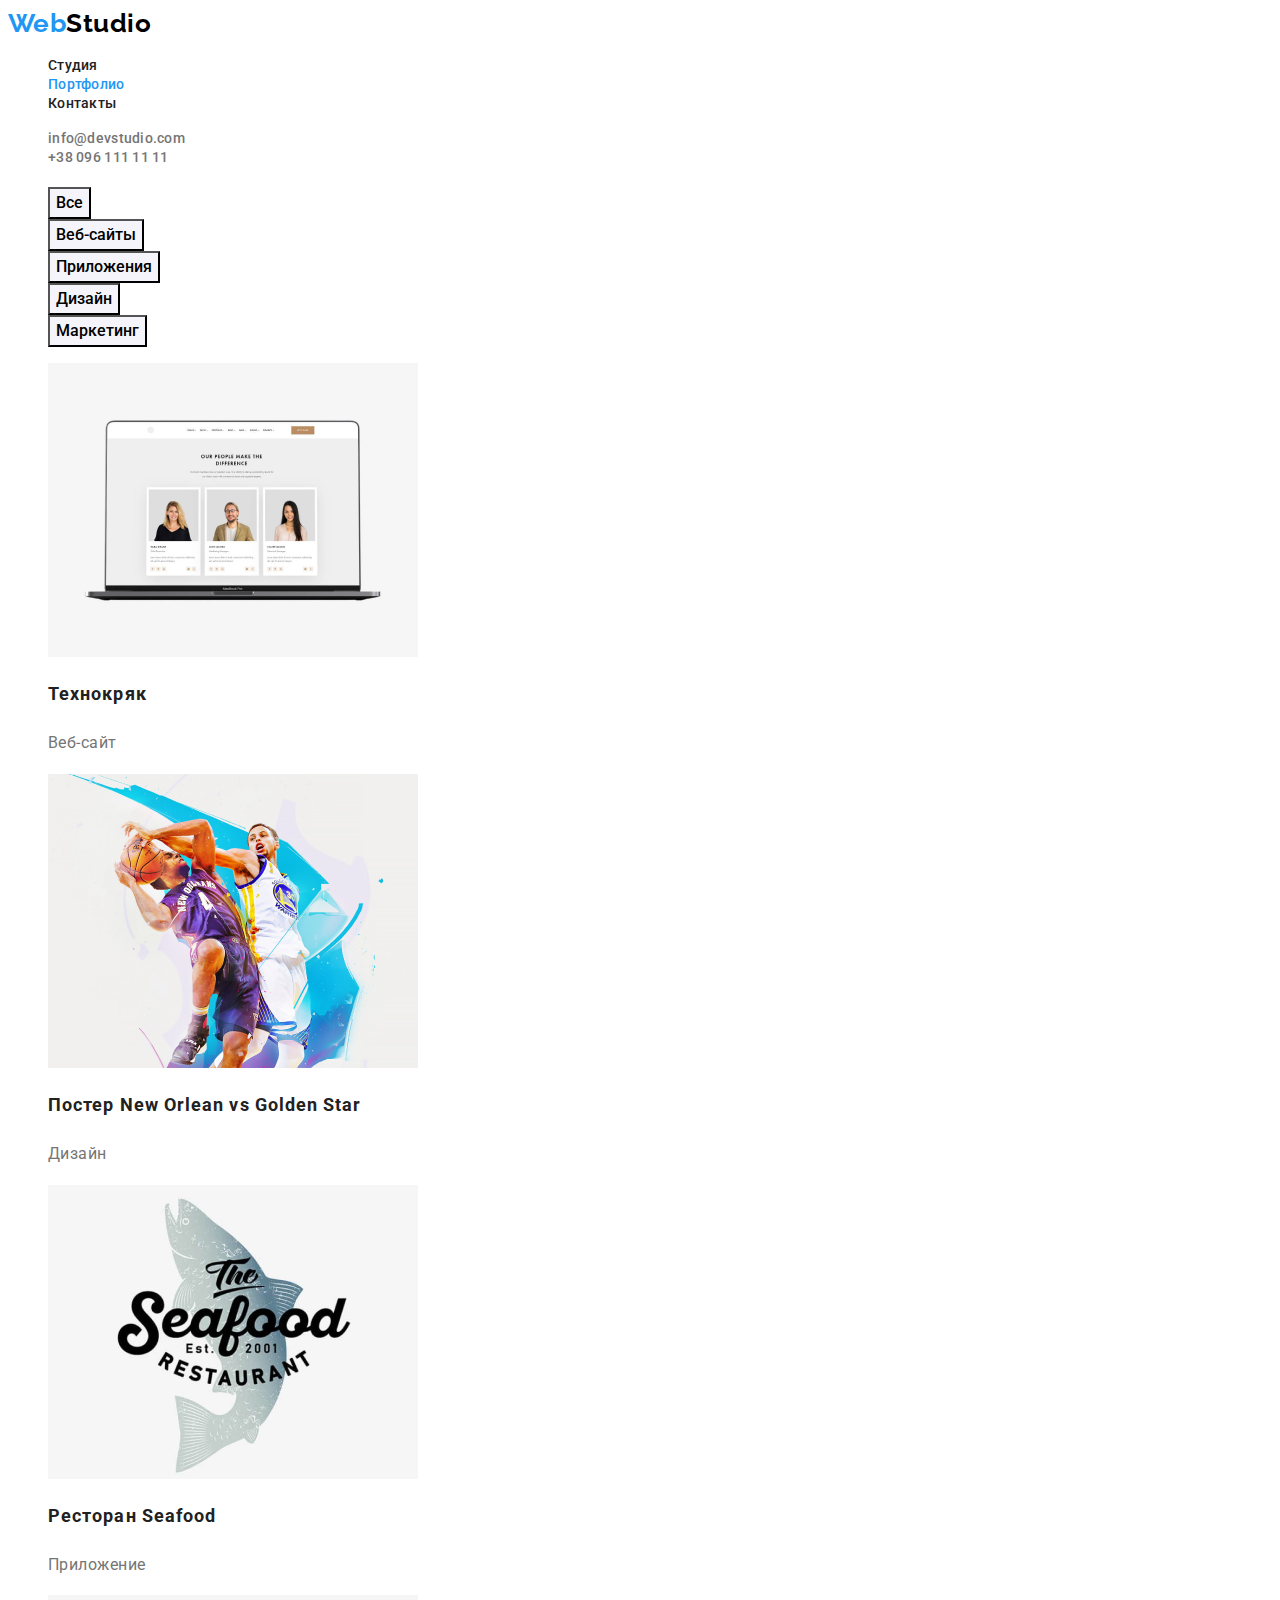
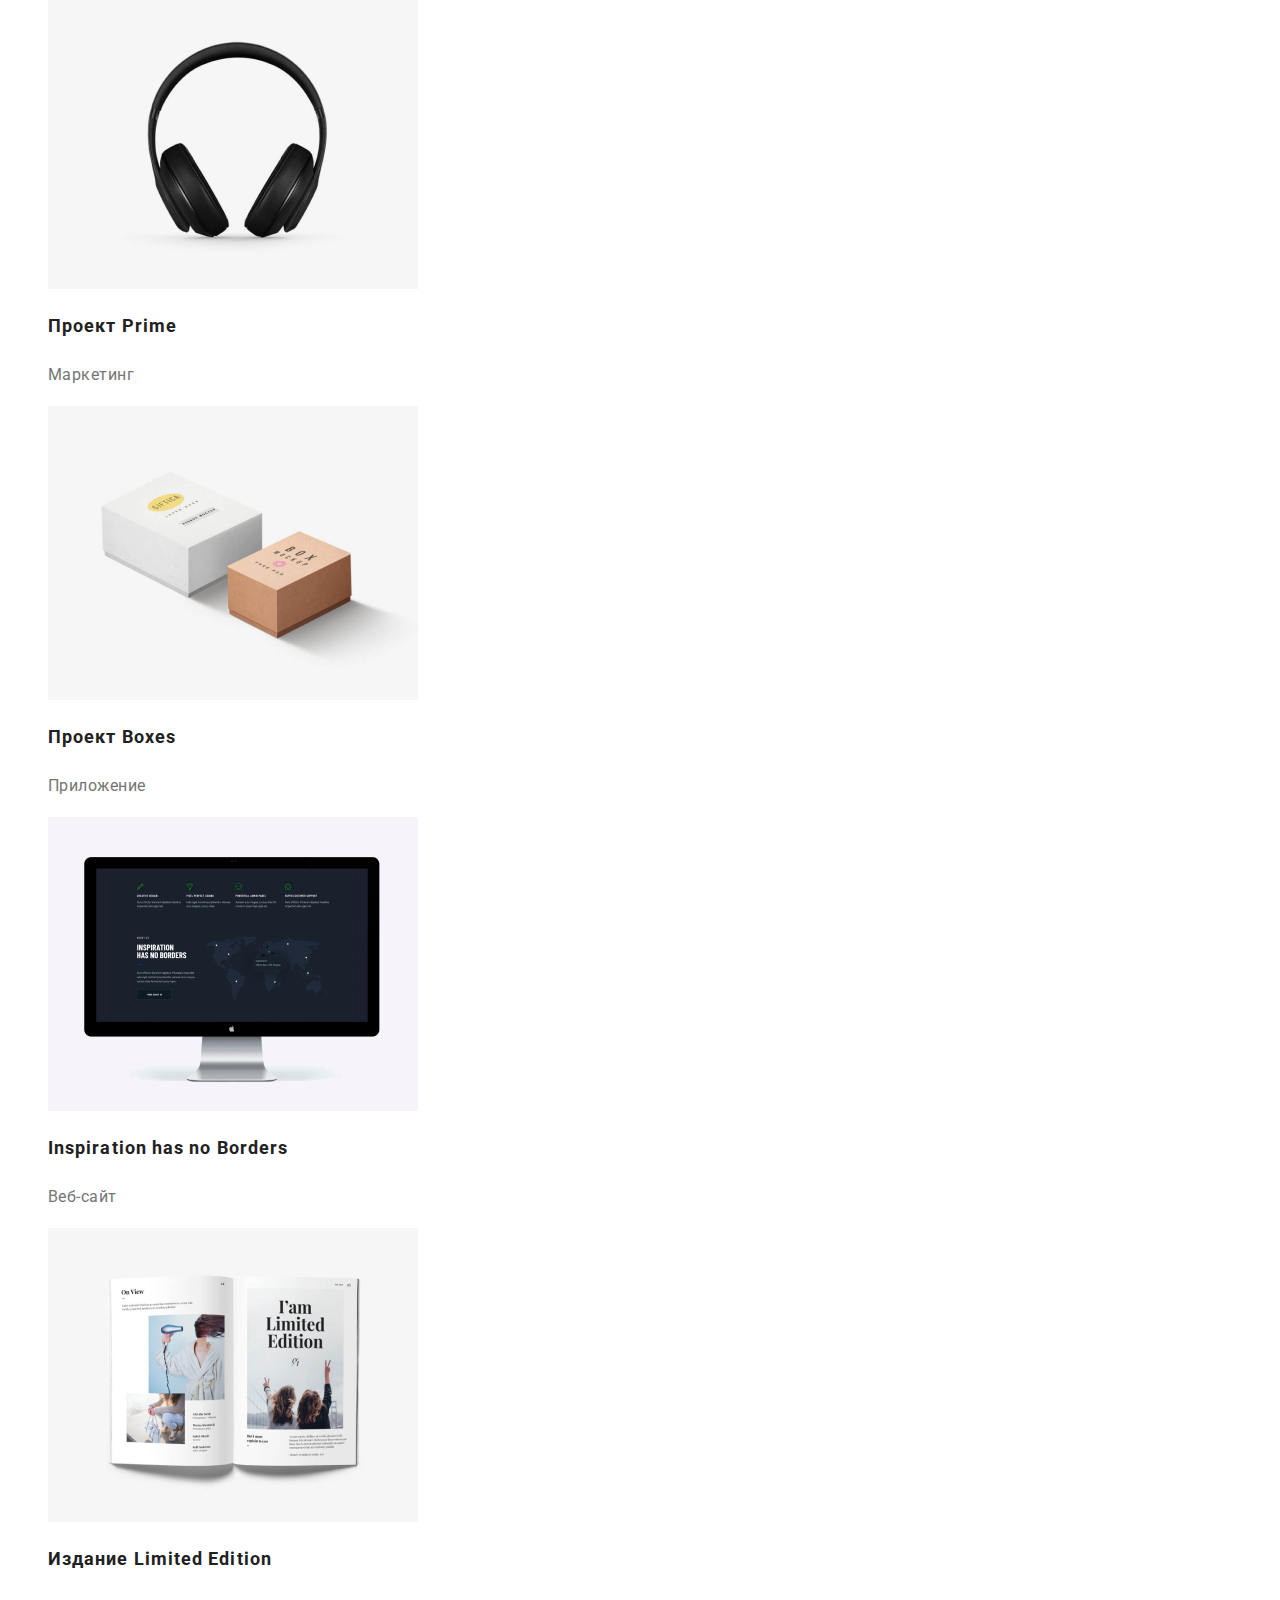
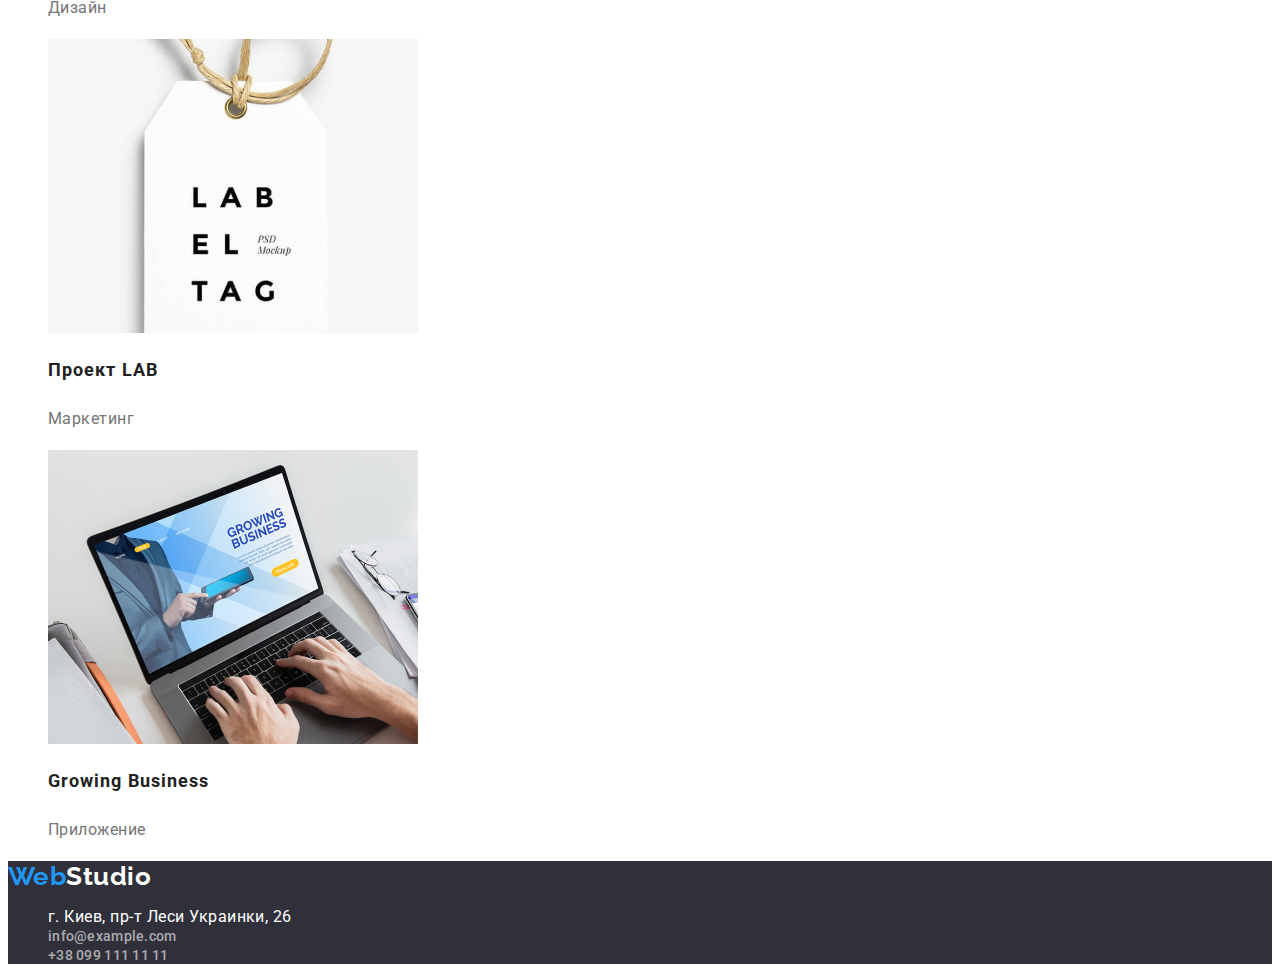
==== portfolio.html @ 281d3a27 "Copy" ====
<!DOCTYPE html>
<html lang="ru">
<head>
<meta charset="utf-8" />
<title>Портфолио</title>
<link href="https://fonts.googleapis.com/css2?family=Raleway:wght@700&family=Roboto:wght@400;500;700;900&display=swap" rel="stylesheet">
<link rel="stylesheet" href="css/styles.css"/>
</head>
<body>
<header>
  <div>
    <a href="WebStudio" class="link-studio-header"><span class="accent">Web</span>Studio</a>
    <nav>
      <ul class="list">
        <li><a href="https://s3bull.github.io/goit-markup-hw-02/index.html" class="link navigation">Студия</a></li>
        <li><a href="https://s3bull.github.io/goit-markup-hw-02/portfolio.html" class="link navigation current">Портфолио</a></li>
        <li><a href="Контакты" class="link navigation">Контакты</a></li>
      </ul>
    </nav>
    <ul class="list">
      <li><a href="mailto:info@devstudio.com" class="link contact">info@devstudio.com</a></li>
      <li><a href="tel:+380961111111" class="link contact">+38 096 111 11 11</a></li>
    </ul>
  </div>
</header>
<main>
  <section>
    <h1> </h1>
    <ul class="list">
      <li><button type="button" class="button">Все</button></li>
      <li><button type="button" class="button">Веб-сайты</button></li>
      <li><button type="button" class="button">Приложения</button></li>
      <li><button type="button" class="button">Дизайн</button></li>
      <li><button type="button" class="button">Маркетинг</button></li>
    </ul>
    <ul class="list group">
      <li>
        <img src="images/img8.jpg" alt="Технокряк" width="370" />
          <h2 class="group-first">Технокряк</h2> 
          <p class="group-second">Веб-сайт</p>
      </li>
      <li>
        <img src="images/img9.jpg" alt="Постер New Orlean vs Golden Star" width="370" />
          <h2 class="group-first">Постер New Orlean vs Golden Star</h2> 
          <p class="group-second">Дизайн</p>
      </li>
      <li> 
        <img src="images/img10.jpg" alt="Ресторан Seafood" width="370" />
          <h2 class="group-first">Ресторан Seafood</h2> 
          <p class="group-second">Приложение</p>     
      </li>
      <li> 
        <img src="images/img11.jpg" alt="Проект Prime" width="370" />
          <h2 class="group-first">Проект Prime</h2> 
          <p class="group-second">Маркетинг</p>      
      </li>
      <li> 
        <img src="images/img12.jpg" alt="Проект Boxes" width="370" />
          <h2 class="group-first">Проект Boxes</h2> 
          <p class="group-second">Приложение</p>
      </li>
      <li>
        <img src="images/img13.jpg" alt="Inspiration has no Borders" width="370" />
          <h2 class="group-first">Inspiration has no Borders</h2> 
          <p class="group-second">Веб-сайт</p>
      </li>
      <li>
        <img src="images/img14.jpg" alt="Издание Limited Edition" width="370" />
          <h2 class="group-first">Издание Limited Edition</h2> 
          <p class="group-second">Дизайн</p>
      </li>
      <li>
        <img src="images/img15.jpg" alt="Проект LAB" width="370" />
          <h2 class="group-first">Проект LAB</h2> 
          <p class="group-second">Маркетинг</p>
      </li>
      <li>
        <img src="images/img16.jpg" alt="Growing Business" width="370" />
          <h2 class="group-first">Growing Business</h2> 
          <p class="group-second">Приложение</p>
      </li>
    </ul>
  </section>  
</main>
<footer>
  <div class="address-bar">
    <a href="WebStudio" class="link-studio-footer"><span class="accent">Web</span>Studio</a>
    <address>
      <ul class="list">
        <li><a href="Адрес" class="link fact-adress">г. Киев, пр-т Леси Украинки, 26</a></li>
        <li><a href="mailto:info@example.com" class="link contact contact-footer">info@example.com</a></li>
        <li><a href="tel:+380961111111" class="link contact contact-footer">+38 099 111 11 11</a></li>
      </ul>
    </address>
  </div>
</footer>
</body>
</html>
---- css/styles.css ----
:root{
    --primary-text-color: #212121;
    --accent-color: #2196F3;
    --second-text-color: #757575;
    --background-color: #2F303A;
    --white-color: #fff;
    --button-bg-color: #F5F4FA;
    --logo-color: #000;
    --contact-footer-color: #FFFFFF99;
}
body{
    color: var(--primary-text-color);
    font-family: Roboto, sans-serif;
    letter-spacing: 0.03em;
}
.link-studio-header{
    text-decoration: none;
    font-family: Raleway, cursive;
    font-weight: bold;
    font-size: 26px;
    line-height: 1.19;
    color: var(--logo-color);
}
.link-studio-footer{
    text-decoration: none;
    font-family: Raleway, cursive;
    font-weight: bold;
    font-size: 26px;
    line-height: 1.19;
    color: var(--white-color);
}
.accent{
    color: var(--accent-color);  
}
.link{
    text-decoration: none;
}
.address-bar{
    background-color: var(--background-color);
}
.list{
    list-style: none;
}
.button{
    background-color: var(--button-bg-color);
    cursor: pointer;
    font-family: inherit;
}
.big-button,
.button:hover,
.button:focus{
    color: var(--white-color);
    background-color: var(--accent-color);
}
.navigation,
.contact{
    font-weight: 500;
    font-size: 14px;
    line-height: 1,14;
    letter-spacing: 0.02em;
}
.contact{
    color: var(--second-text-color);
}
.navigation{
    color: var(--primary-text-color);
}
.contact:hover,
.contact:focus,
.navigation:focus,
.navigation:hover,
.current{
    color: var(--accent-color);
}
.fact-adress{
    color: var(--white-color);
    font-style: normal;
}
.heading{
    font-weight: bold;
    font-size: 36px;
    line-height: 1.16;
    text-align: center;
}
.white-text{
    color: var(--white-color);
    background-color: var(--background-color);
    font-weight: 900;
    font-size: 44px;
    line-height: 1.36;
    text-align: center;
    letter-spacing: 0.06em;
    text-transform: uppercase;
}
.feature-first{
    font-weight: bold;
    font-size: 14px;
    line-height: 1.14;
    text-transform: uppercase;
}
.feature-second{
    font-size: 14px;
    line-height: 1.71;
    color: var(--second-text-color);
}
.team-first{
    font-weight: 500;
    font-size: 16px;
    line-height: 1.18;
    text-align: center;
}
.team-second{
    font-size: 16px;
    line-height: 1.18;
    text-align: center;
    color: var(--second-text-color);
}
.button{
    font-weight: 500;
    font-size: 16px;
    line-height: 1.62;
    text-align: center;
}
.big-button{
    font-weight: bold;
    font-size: 16px;
    line-height: 1.87;
    display: flex;
    align-items: center;
    text-align: center;
    letter-spacing: 0.06em;
}
.group-first{
    font-weight: bold;
    font-size: 18px;
    line-height: 2;
    letter-spacing: 0.06em;
}
.group-second{
    font-size: 16px;
    line-height: 1.87;
    color: var(--second-text-color);
}
.contact-footer{
    color: var(--contact-footer-color);
    font-style: normal;
}
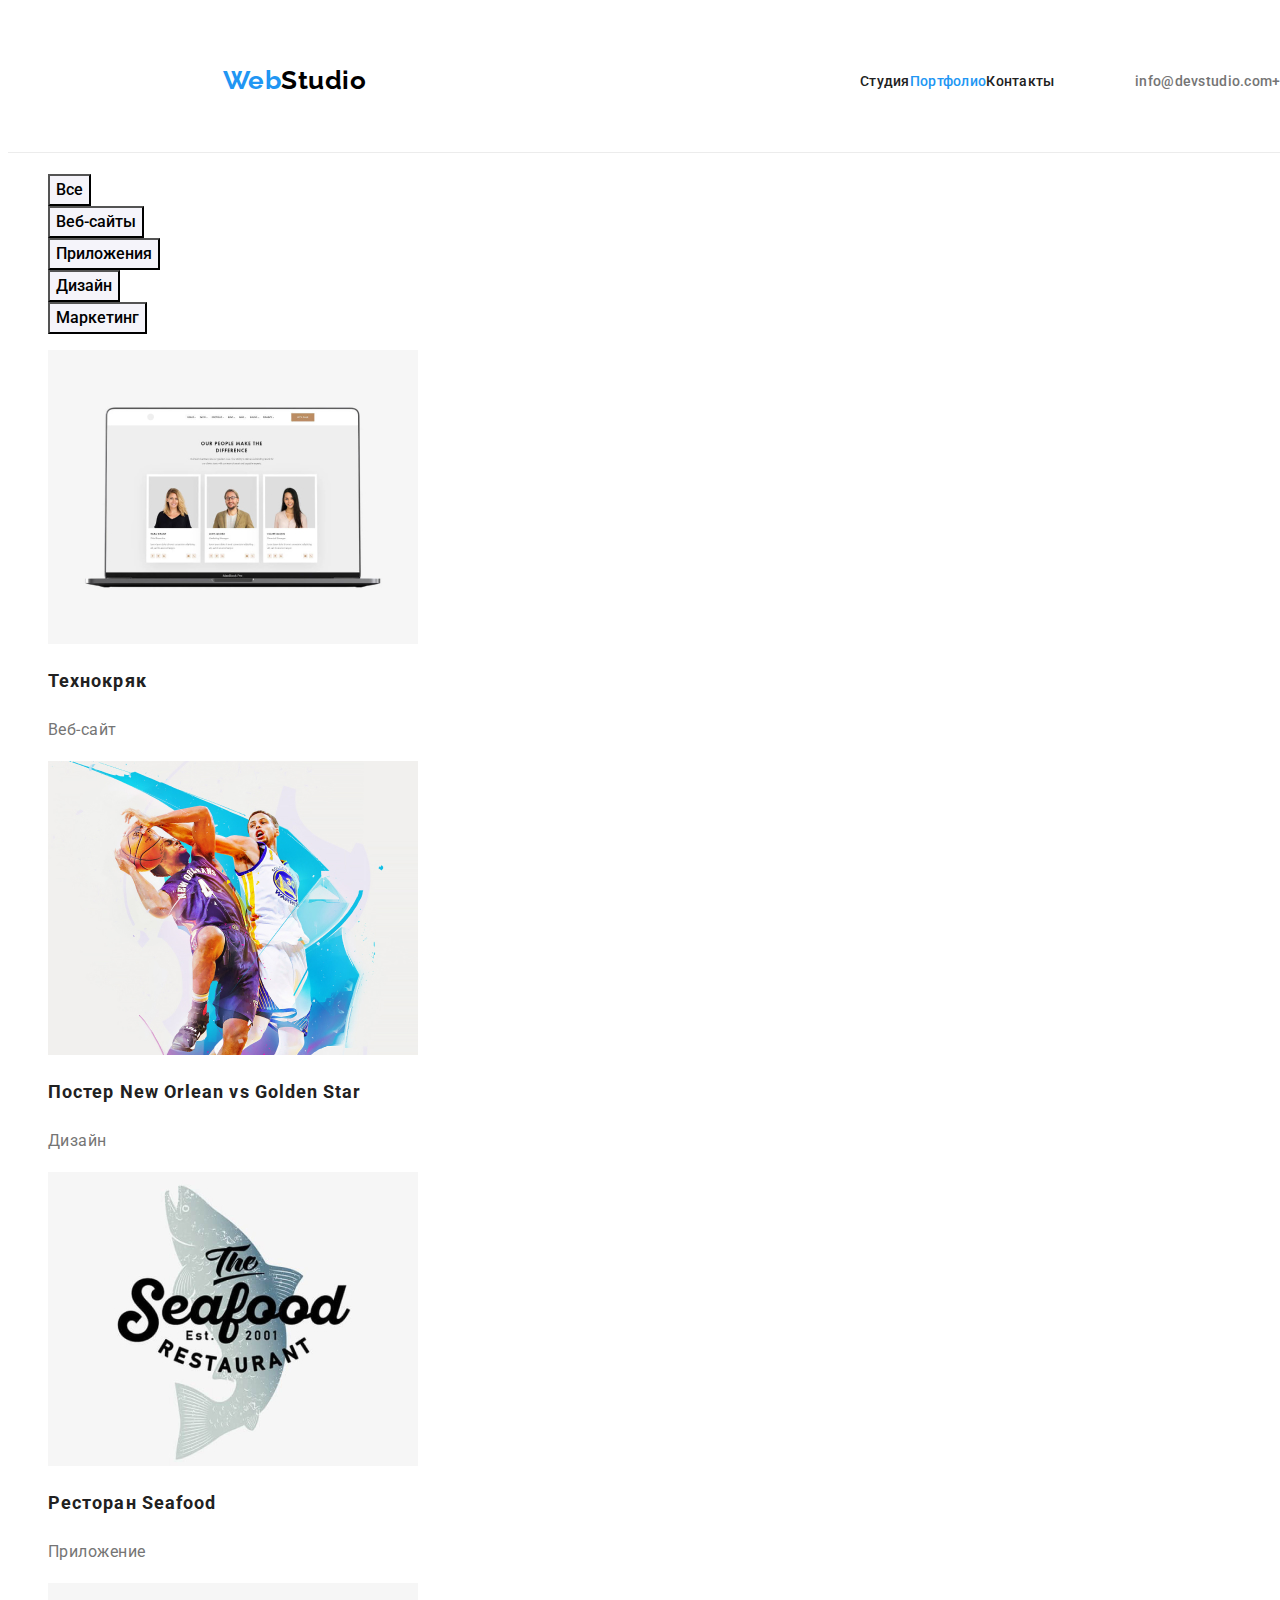
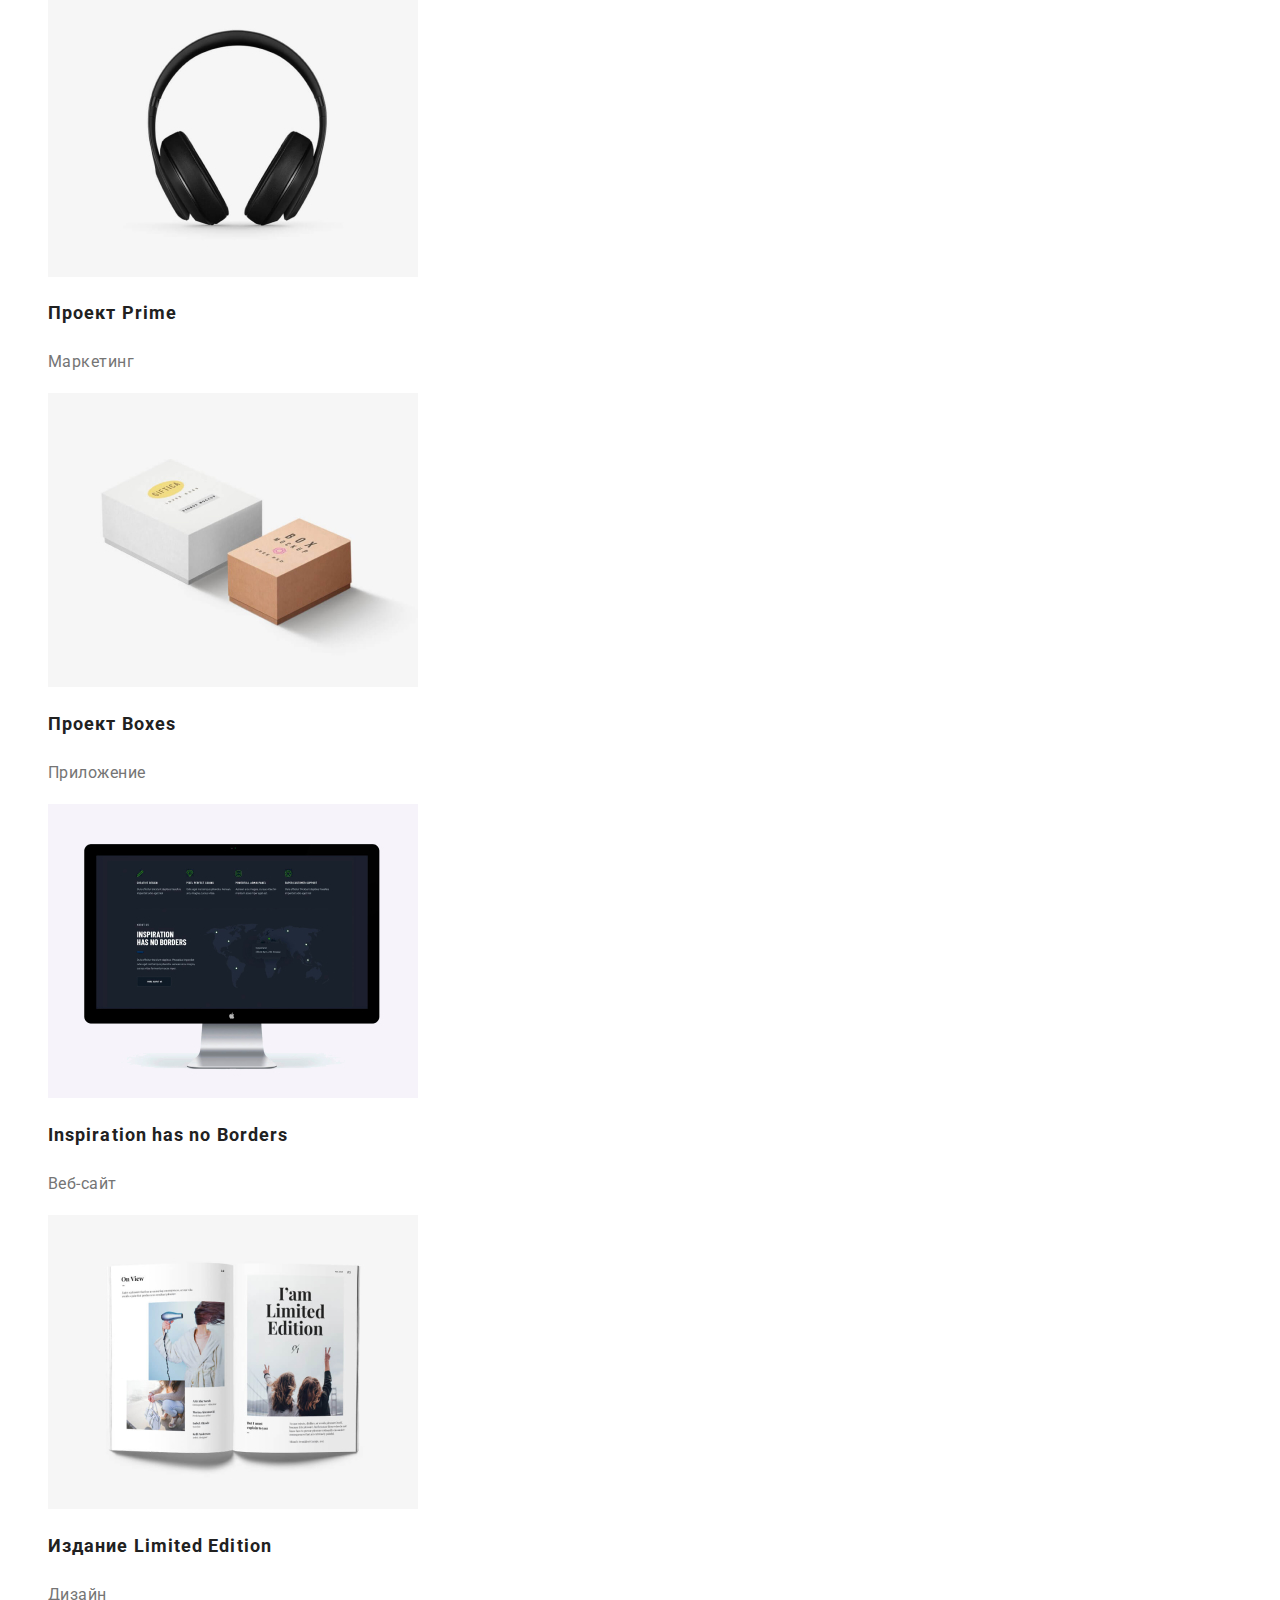
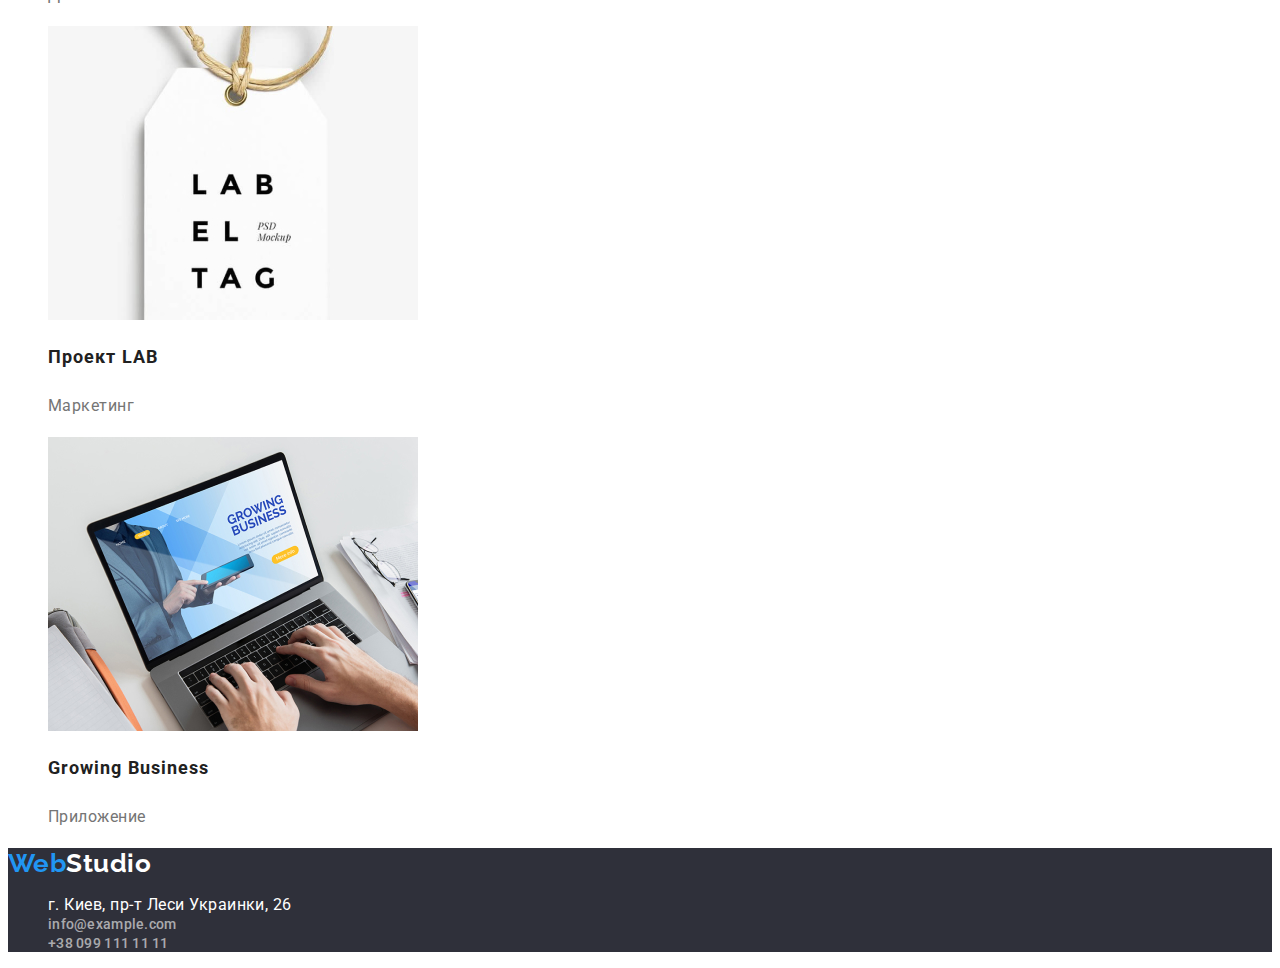
==== commit cfac8313: "ch" ====
--- a/portfolio.html
+++ b/portfolio.html
@@ -5,19 +5,20 @@
 <title>Портфолио</title>
 <link href="https://fonts.googleapis.com/css2?family=Raleway:wght@700&family=Roboto:wght@400;500;700;900&display=swap" rel="stylesheet">
 <link rel="stylesheet" href="css/styles.css"/>
+<link rel="stylesheet" href="css/modern-normalize.css"/>
 </head>
 <body>
 <header>
-  <div>
-    <a href="WebStudio" class="link-studio-header"><span class="accent">Web</span>Studio</a>
+  <div class="box-header">
+    <a href="WebStudio" class="link-studio-header logo-header"><span class="accent">Web</span>Studio</a>
     <nav>
-      <ul class="list">
-        <li><a href="https://s3bull.github.io/goit-markup-hw-02/index.html" class="link navigation">Студия</a></li>
-        <li><a href="https://s3bull.github.io/goit-markup-hw-02/portfolio.html" class="link navigation current">Портфолио</a></li>
+      <ul class="list nav-header">
+        <li><a href="https://s3bull.github.io/goit-markup-hw-03/index.html" class="link navigation">Студия</a></li>
+        <li><a href="https://s3bull.github.io/goit-markup-hw-03/portfolio.html" class="link navigation current">Портфолио</a></li>
         <li><a href="Контакты" class="link navigation">Контакты</a></li>
       </ul>
     </nav>
-    <ul class="list">
+    <ul class="list cont-header">
       <li><a href="mailto:info@devstudio.com" class="link contact">info@devstudio.com</a></li>
       <li><a href="tel:+380961111111" class="link contact">+38 096 111 11 11</a></li>
     </ul>
--- a/css/styles.css
+++ b/css/styles.css
@@ -144,4 +144,30 @@
 .contact-footer{
     color: var(--contact-footer-color);
     font-style: normal;
-}+}
+.box-header{
+    display: flex;
+    justify-content: space-between;
+    align-items: center;
+}
+.box-header{
+    width: 1600px;
+    height: 80px;
+    padding-top: 32px;
+    padding-bottom: 32px;
+    border-bottom: 1px solid #ECECEC;
+}
+.nav-header{
+    padding-left: 453px;    
+    display: flex;
+    justify-content: space-around;
+
+}
+.cont-header{
+    padding-right: 215px;
+    display: flex;
+    
+}
+.logo-header{
+    padding-left: 215px;   
+}
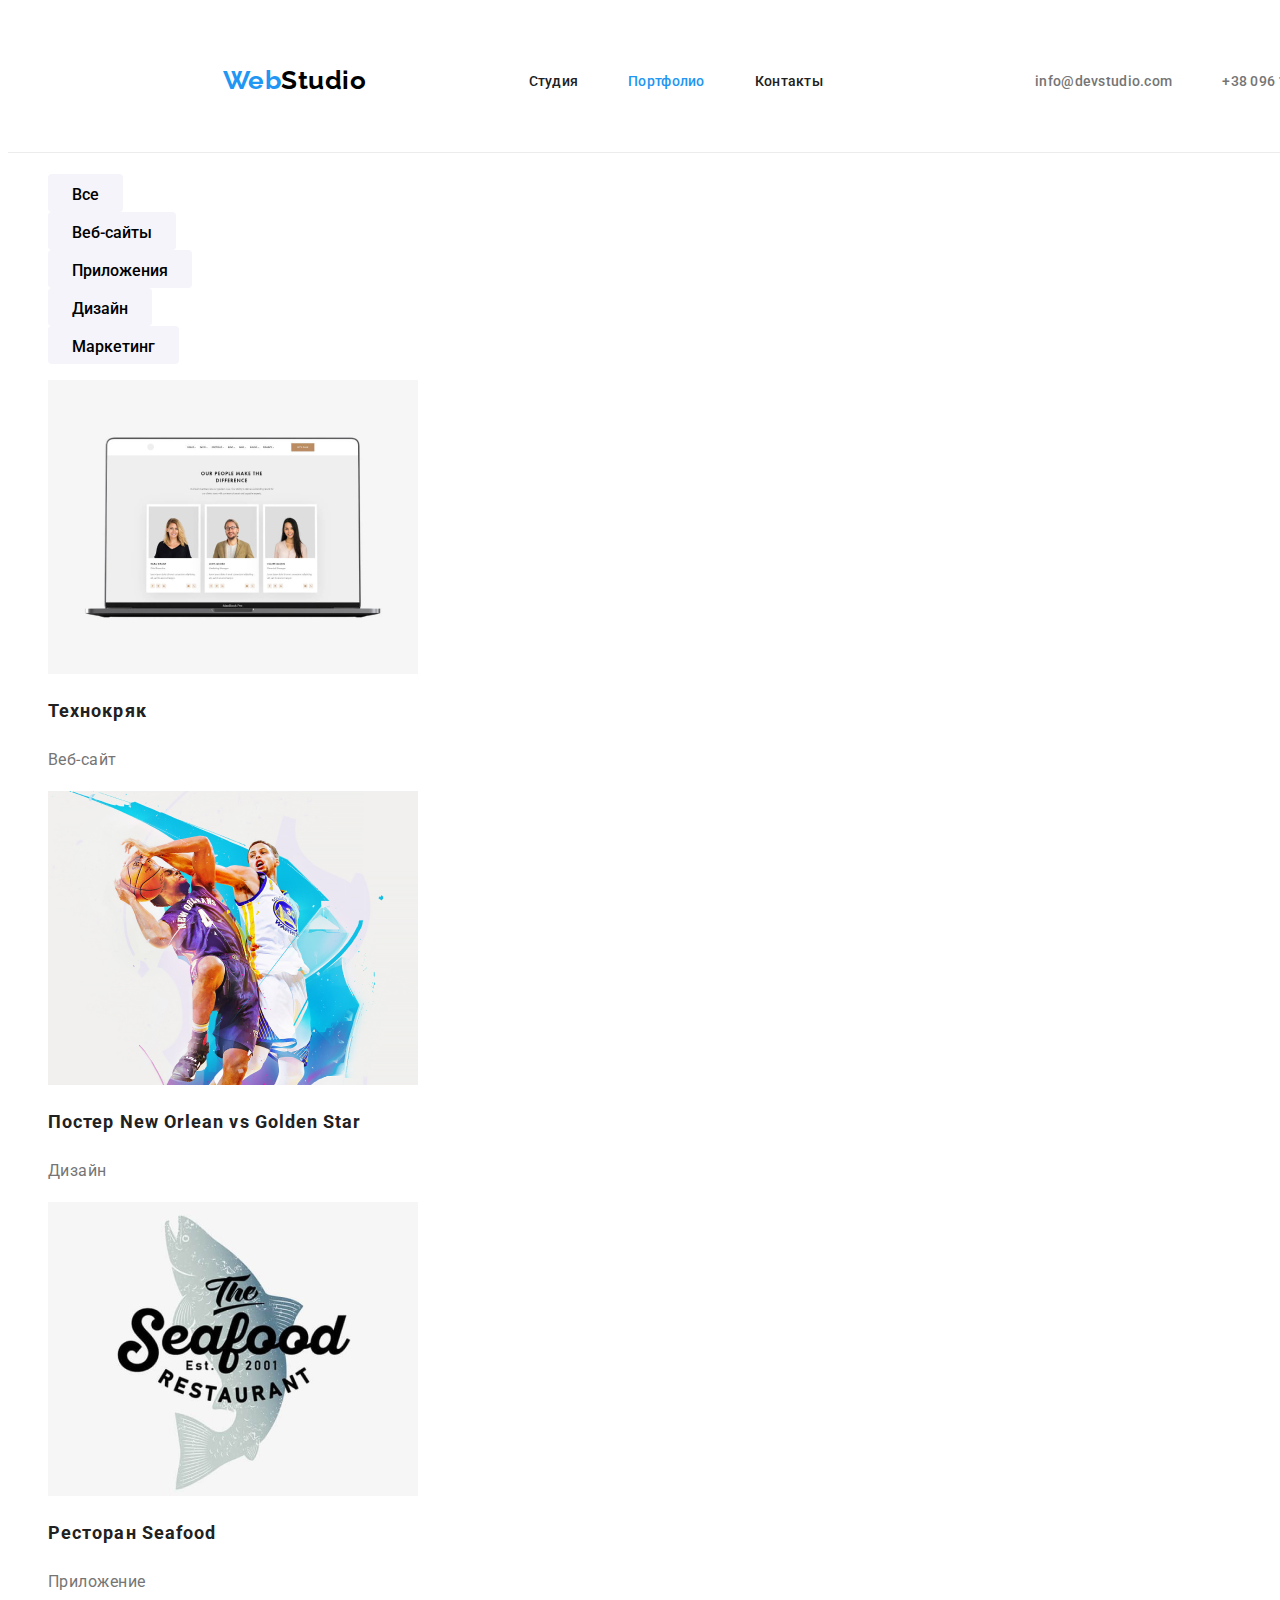
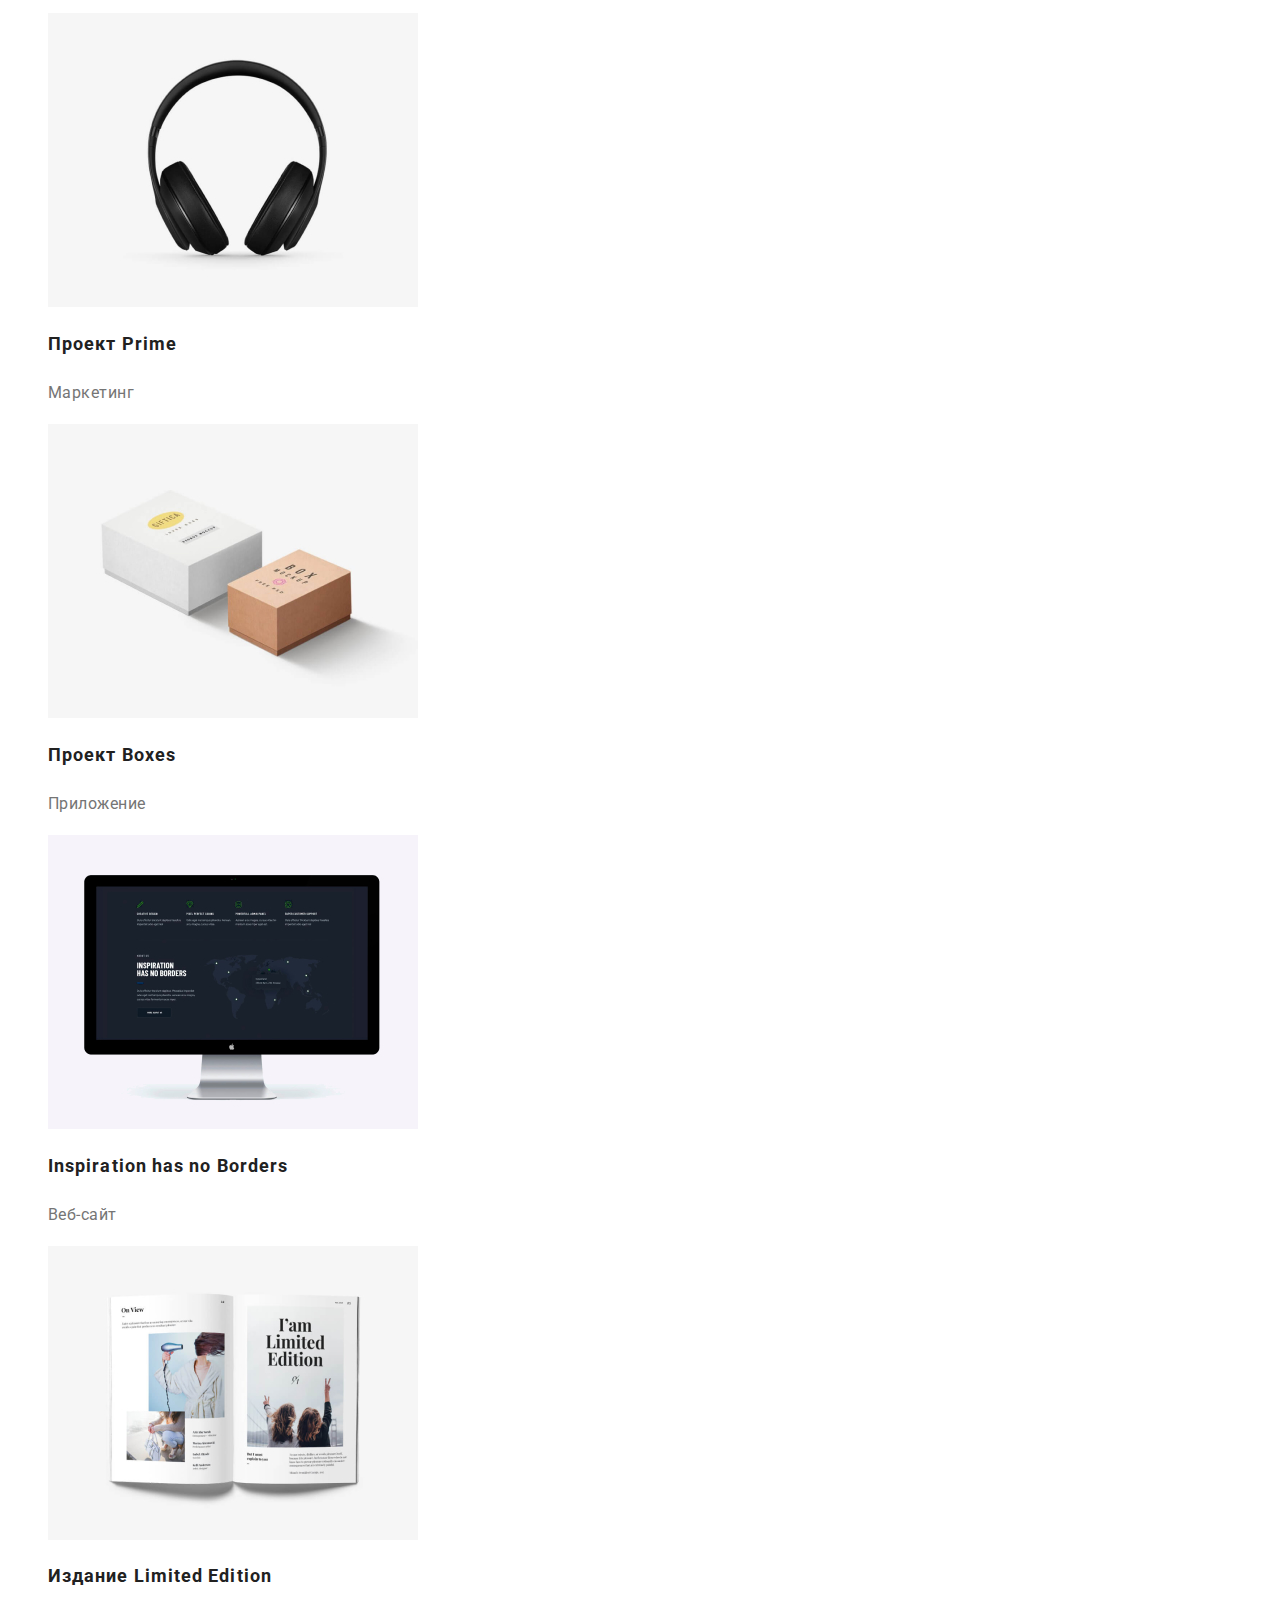
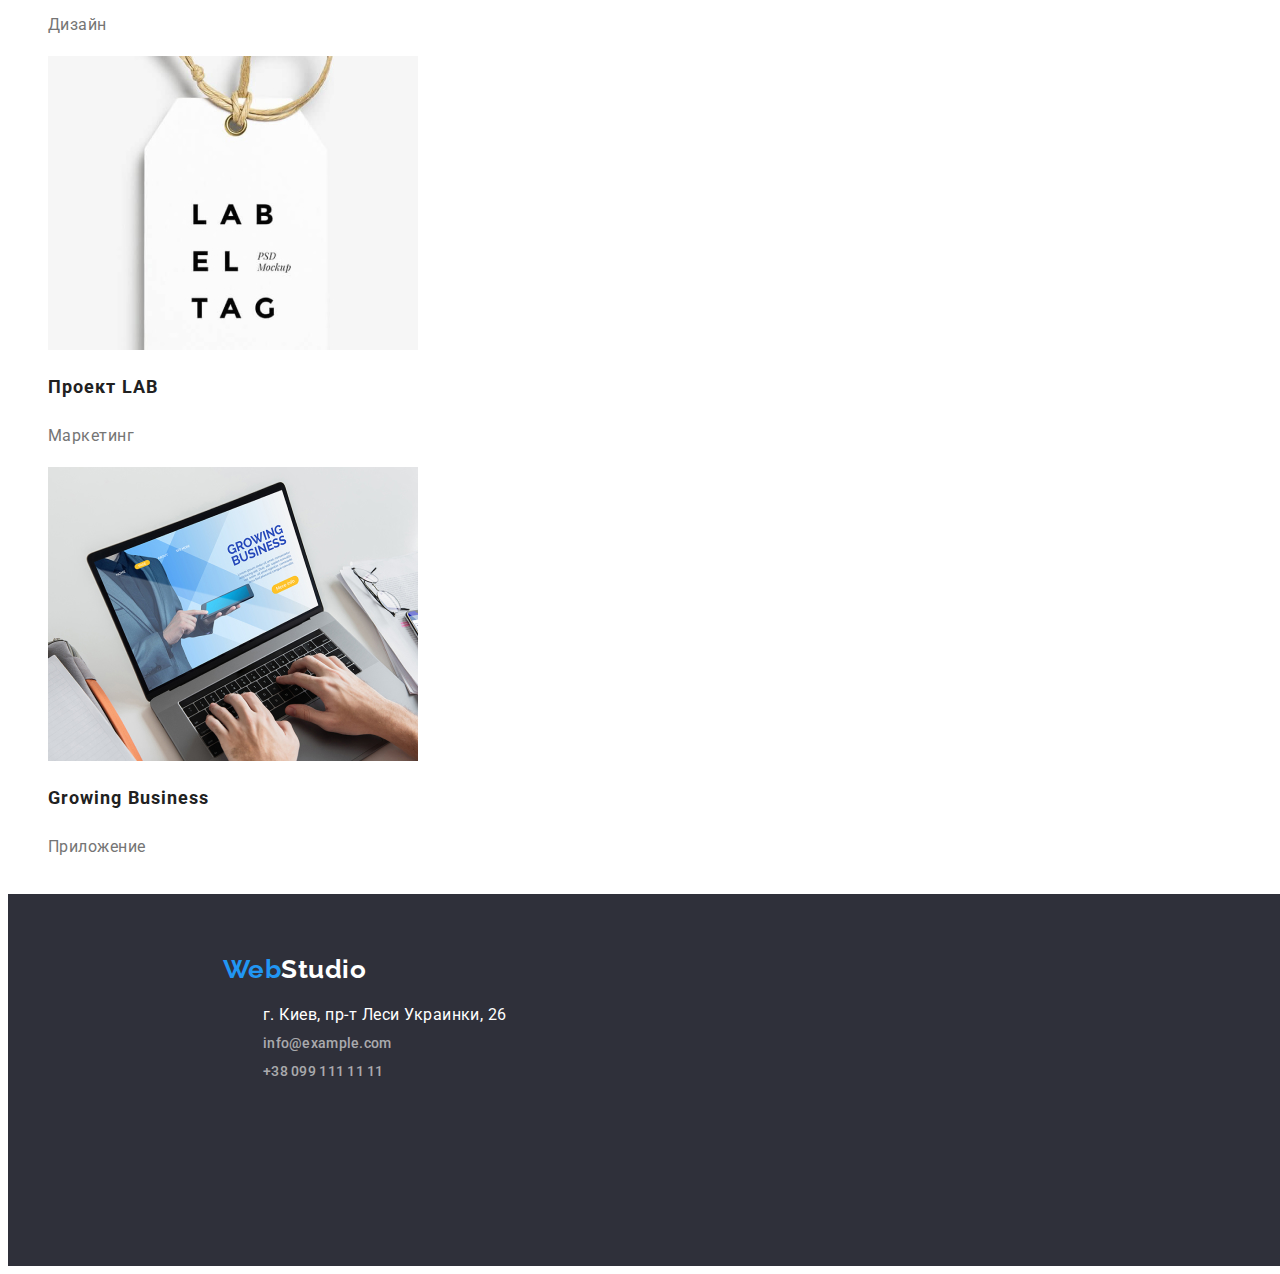
==== commit d4e55b96: "CHENGbl" ====
--- a/portfolio.html
+++ b/portfolio.html
@@ -13,14 +13,14 @@
     <a href="WebStudio" class="link-studio-header logo-header"><span class="accent">Web</span>Studio</a>
     <nav>
       <ul class="list nav-header">
-        <li><a href="https://s3bull.github.io/goit-markup-hw-03/index.html" class="link navigation">Студия</a></li>
-        <li><a href="https://s3bull.github.io/goit-markup-hw-03/portfolio.html" class="link navigation current">Портфолио</a></li>
-        <li><a href="Контакты" class="link navigation">Контакты</a></li>
+        <li class="head-link"><a href="https://s3bull.github.io/goit-markup-hw-03/index.html" class="link navigation">Студия</a></li>
+        <li class="head-link"><a href="https://s3bull.github.io/goit-markup-hw-03/portfolio.html" class="link navigation current">Портфолио</a></li>
+        <li class="head-link"><a href="Контакты" class="link navigation">Контакты</a></li>
       </ul>
     </nav>
     <ul class="list cont-header">
-      <li><a href="mailto:info@devstudio.com" class="link contact">info@devstudio.com</a></li>
-      <li><a href="tel:+380961111111" class="link contact">+38 096 111 11 11</a></li>
+      <li class="head-link"><a href="mailto:info@devstudio.com" class="link contact">info@devstudio.com</a></li>
+      <li class="head-link"><a href="tel:+380961111111" class="link contact">+38 096 111 11 11</a></li>
     </ul>
   </div>
 </header>
@@ -35,51 +35,69 @@
       <li><button type="button" class="button">Маркетинг</button></li>
     </ul>
     <ul class="list group">
-      <li>
-        <img src="images/img8.jpg" alt="Технокряк" width="370" />
-          <h2 class="group-first">Технокряк</h2> 
-          <p class="group-second">Веб-сайт</p>
-      </li>
+      <div class="container">
+        <li>
+          <img src="images/img8.jpg" alt="Технокряк" width="370" />
+            <h2 class="group-first">Технокряк</h2> 
+            <p class="group-second">Веб-сайт</p>
+        </li>
+      </div>
+      <div class="container">
       <li>
         <img src="images/img9.jpg" alt="Постер New Orlean vs Golden Star" width="370" />
           <h2 class="group-first">Постер New Orlean vs Golden Star</h2> 
           <p class="group-second">Дизайн</p>
       </li>
+      </div>
+      <div class="container">
       <li> 
         <img src="images/img10.jpg" alt="Ресторан Seafood" width="370" />
           <h2 class="group-first">Ресторан Seafood</h2> 
           <p class="group-second">Приложение</p>     
       </li>
+      </div>
+      <div class="container">
       <li> 
         <img src="images/img11.jpg" alt="Проект Prime" width="370" />
           <h2 class="group-first">Проект Prime</h2> 
           <p class="group-second">Маркетинг</p>      
       </li>
+      </div>
+      <div class="container">
       <li> 
         <img src="images/img12.jpg" alt="Проект Boxes" width="370" />
           <h2 class="group-first">Проект Boxes</h2> 
           <p class="group-second">Приложение</p>
       </li>
+      </div>
+      <div class="container">
       <li>
         <img src="images/img13.jpg" alt="Inspiration has no Borders" width="370" />
           <h2 class="group-first">Inspiration has no Borders</h2> 
           <p class="group-second">Веб-сайт</p>
       </li>
+      </div>
+      <div class="container">
       <li>
         <img src="images/img14.jpg" alt="Издание Limited Edition" width="370" />
           <h2 class="group-first">Издание Limited Edition</h2> 
           <p class="group-second">Дизайн</p>
       </li>
+      </div>
+      <div class="container">
       <li>
         <img src="images/img15.jpg" alt="Проект LAB" width="370" />
           <h2 class="group-first">Проект LAB</h2> 
           <p class="group-second">Маркетинг</p>
       </li>
+      </div>
+      <div class="container">
       <li>
         <img src="images/img16.jpg" alt="Growing Business" width="370" />
           <h2 class="group-first">Growing Business</h2> 
           <p class="group-second">Приложение</p>
       </li>
+      </div>
     </ul>
   </section>  
 </main>
@@ -88,9 +106,9 @@
     <a href="WebStudio" class="link-studio-footer"><span class="accent">Web</span>Studio</a>
     <address>
       <ul class="list">
-        <li><a href="Адрес" class="link fact-adress">г. Киев, пр-т Леси Украинки, 26</a></li>
-        <li><a href="mailto:info@example.com" class="link contact contact-footer">info@example.com</a></li>
-        <li><a href="tel:+380961111111" class="link contact contact-footer">+38 099 111 11 11</a></li>
+        <li class="fl"><a href="Адрес" class="link fact-adress">г. Киев, пр-т Леси Украинки, 26</a></li>
+        <li class="fl-con"><a href="mailto:info@example.com" class="link contact contact-footer">info@example.com</a></li>
+        <li class="fl-con"><a href="tel:+380961111111" class="link contact contact-footer">+38 099 111 11 11</a></li>
       </ul>
     </address>
   </div>
--- a/css/styles.css
+++ b/css/styles.css
@@ -36,21 +36,40 @@
     text-decoration: none;
 }
 .address-bar{
+    width: 1600px;
+    height: 252px;
     background-color: var(--background-color);
+    padding-left: 215px;
+    padding-top: 60px;
+    padding-bottom: 60px;
 }
 .list{
     list-style: none;
 }
 .button{
+    
+    display: inline-block;
+    border-radius: 4px;
+    border-color: transparent;
+    padding: 6px 22px;
+    height: 38px;
     background-color: var(--button-bg-color);
     cursor: pointer;
     font-family: inherit;
+
 }
 .big-button,
 .button:hover,
 .button:focus{
     color: var(--white-color);
     background-color: var(--accent-color);
+    box-shadow: 0px 3px 1px rgba(0, 0, 0, 0.1), 0px 1px 2px rgba(0, 0, 0, 0.08), 0px 2px 2px rgba(0, 0, 0, 0.12);
+}
+.big-button{
+
+    height: 50px;
+    padding: 10px 32px;
+    box-shadow: 0px 4px 4px rgba(0, 0, 0, 0.15);
 }
 .navigation,
 .contact{
@@ -157,10 +176,8 @@
     padding-bottom: 32px;
     border-bottom: 1px solid #ECECEC;
 }
-.nav-header{
-    padding-left: 453px;    
-    display: flex;
-    justify-content: space-around;
+.nav-header{ 
+    display: flex;
 
 }
 .cont-header{
@@ -171,3 +188,22 @@
 .logo-header{
     padding-left: 215px;   
 }
+.head-link{
+    margin-right: 50px;
+}
+.fl{
+    margin-top: 20px;
+}
+.fl-con{
+    margin-top: 9px;
+}
+.container{
+    width: 1200px;
+    display: block;
+}
+.group{
+    display: flex;
+    flex-wrap: wrap;
+    width: 1200px;
+
+}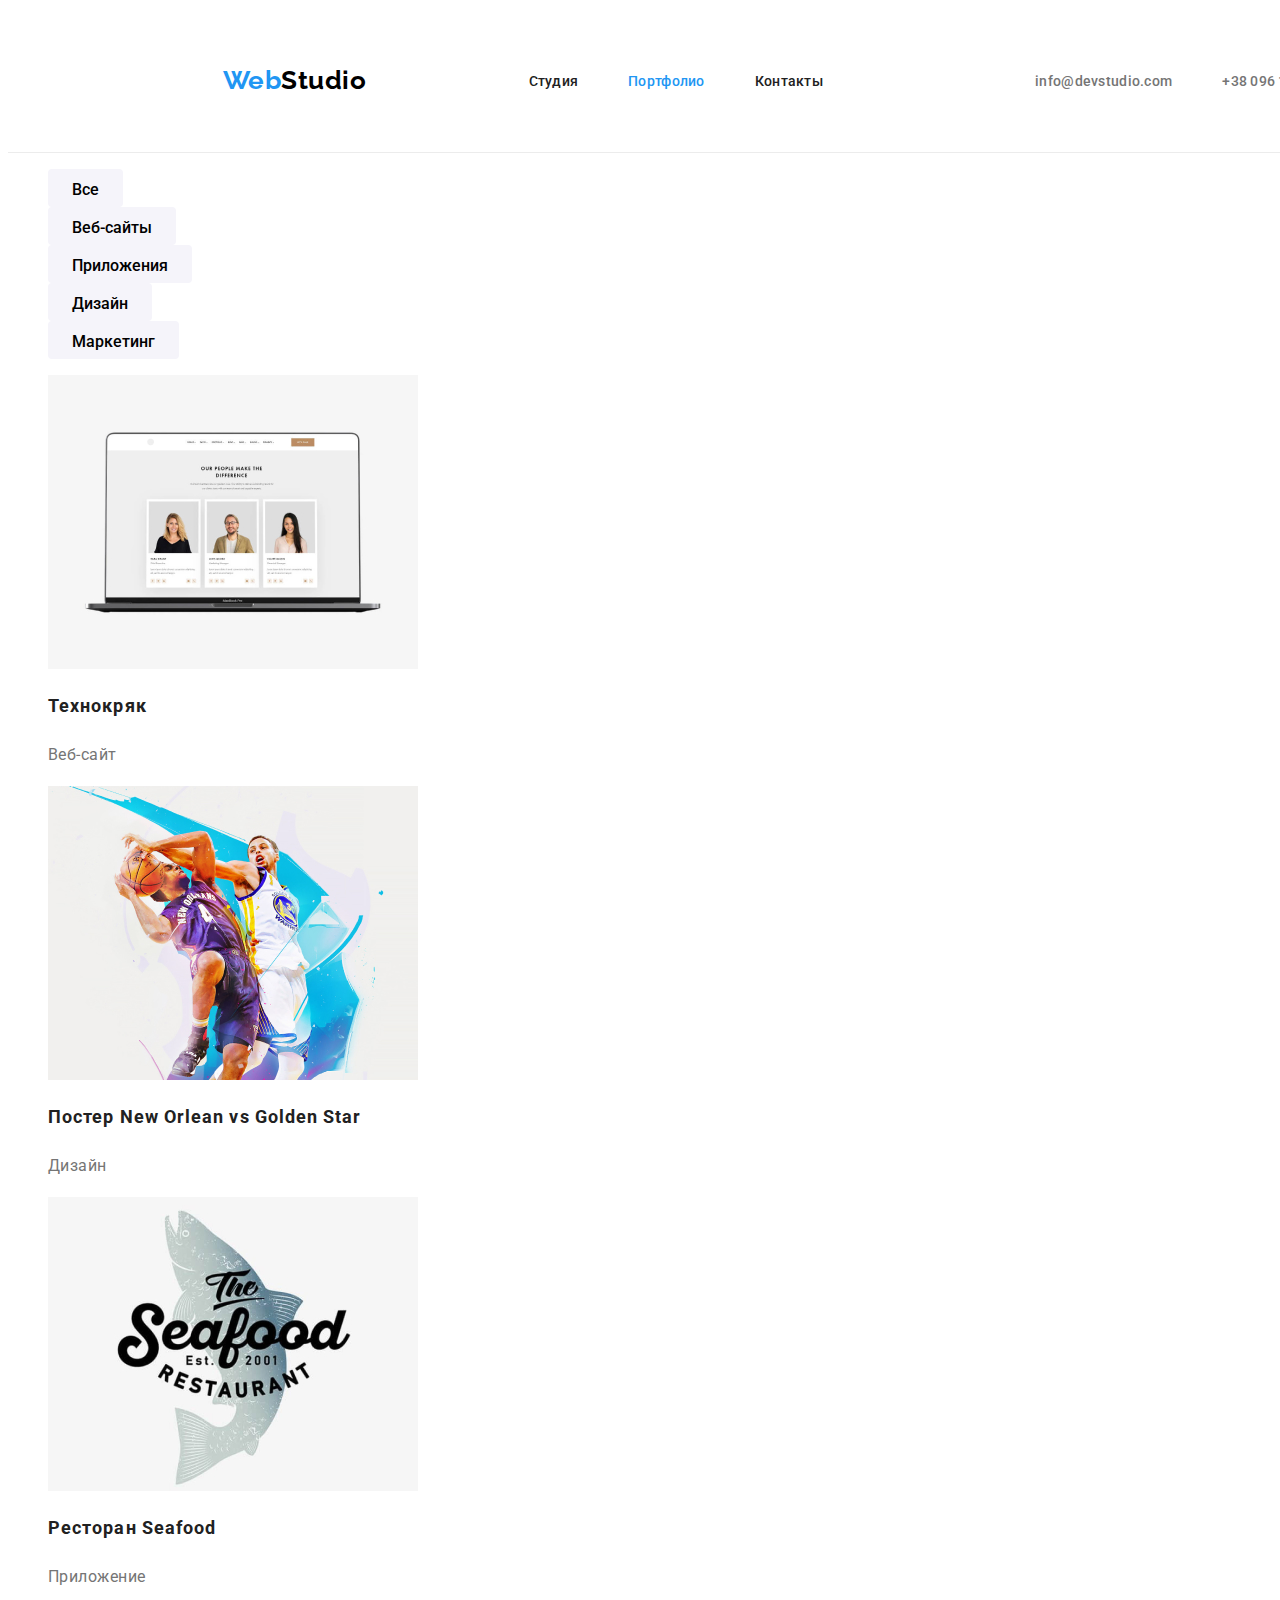
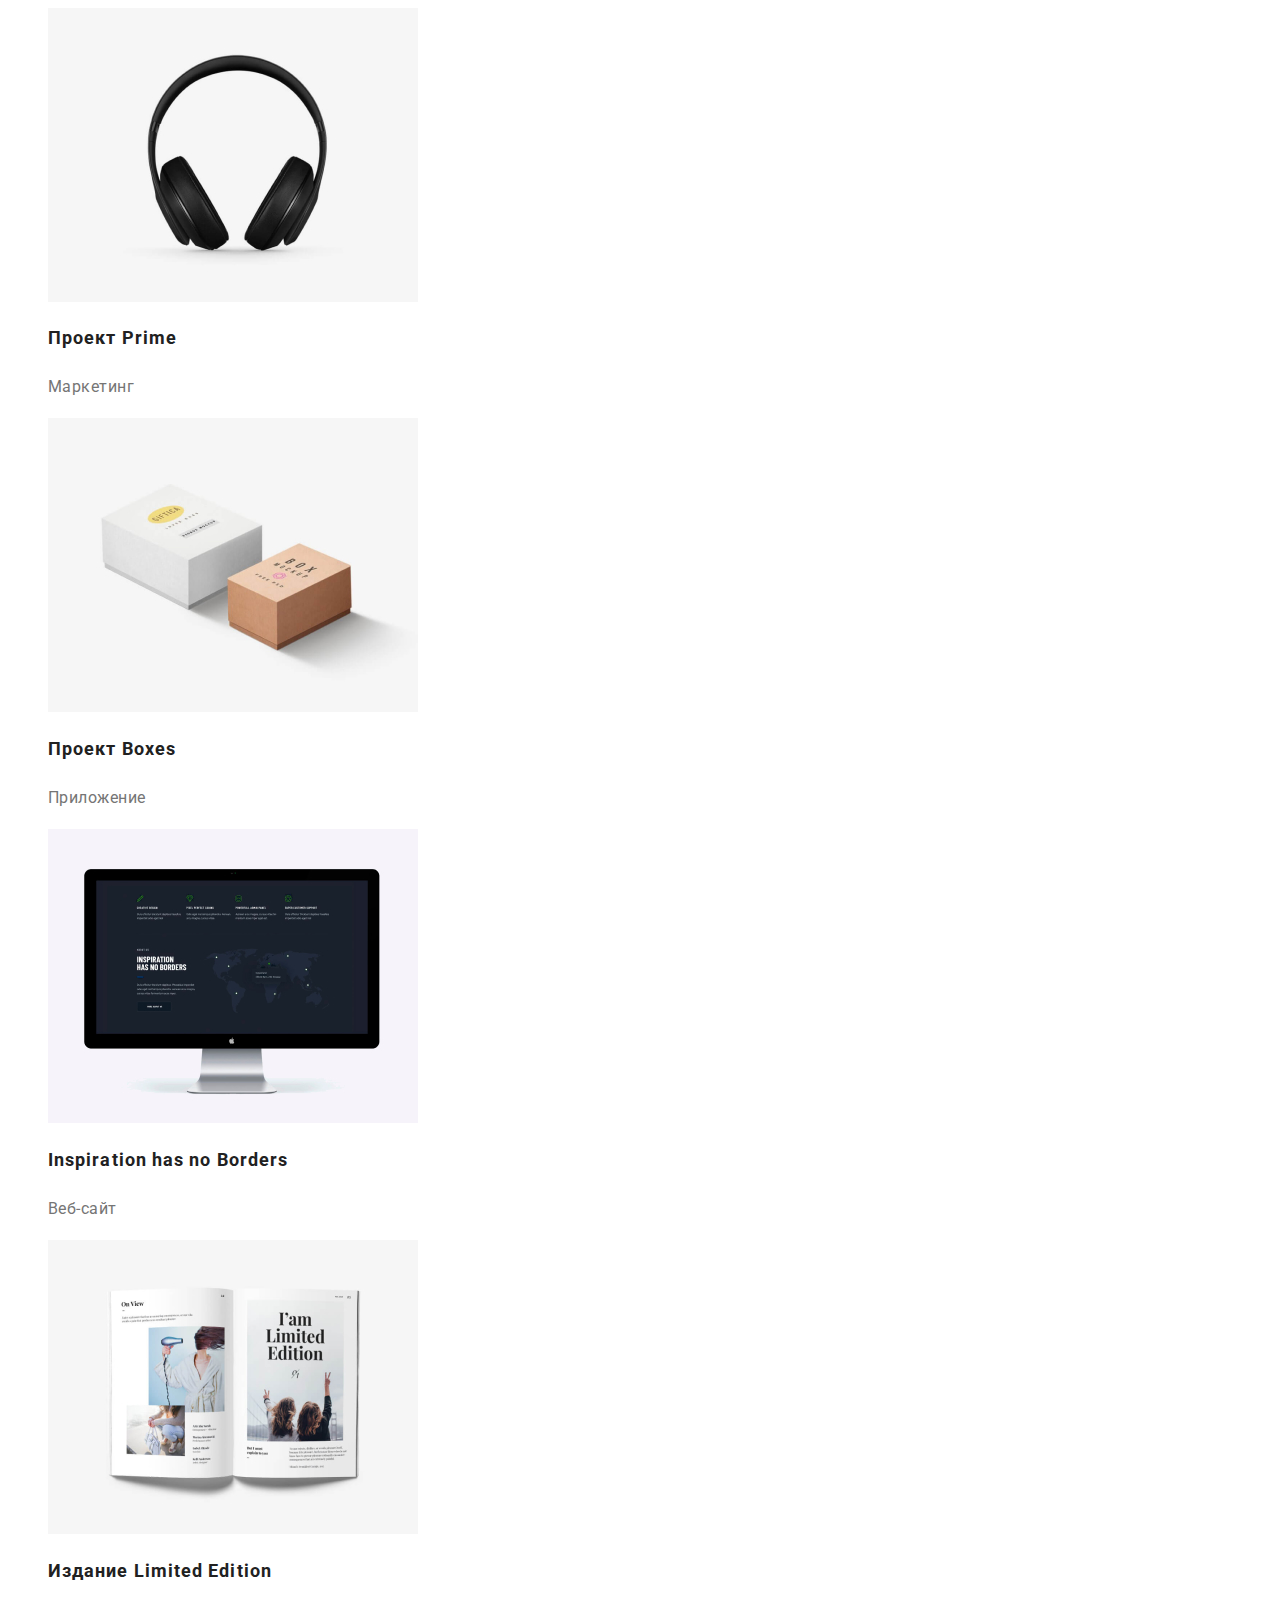
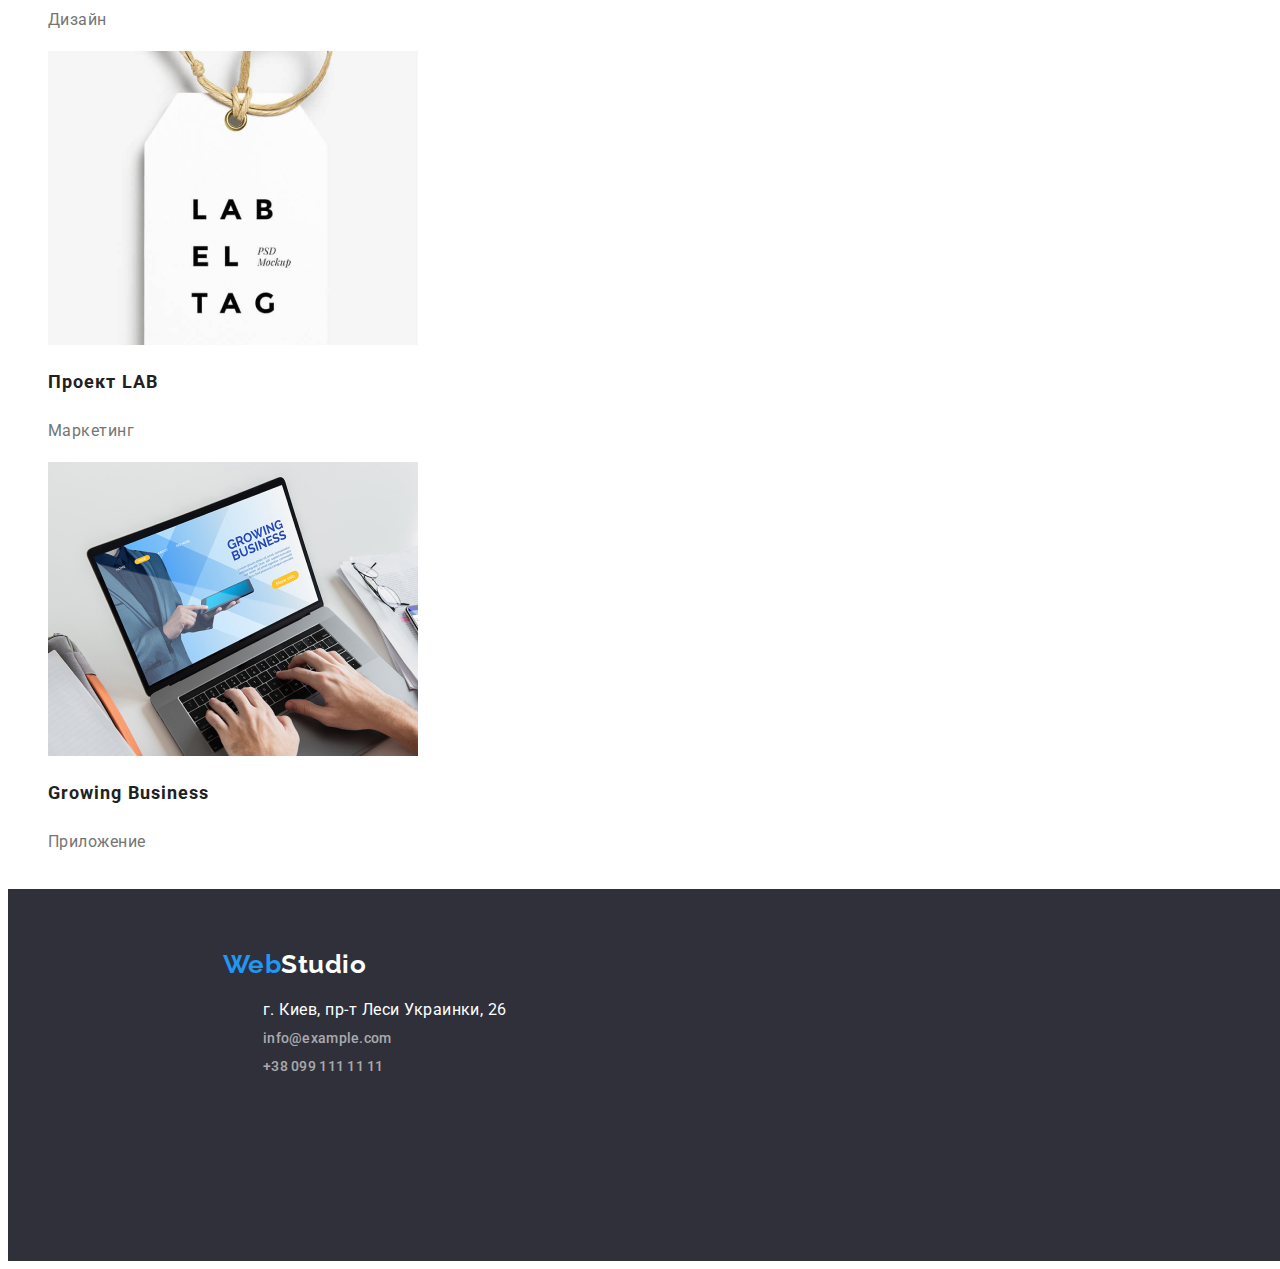
==== commit ab25e658: "Update portfolio.html" ====
--- a/portfolio.html
+++ b/portfolio.html
@@ -26,7 +26,7 @@
 </header>
 <main>
   <section>
-    <h1> </h1>
+    <h1 hidden>Портфолио</h1>
     <ul class="list">
       <li><button type="button" class="button">Все</button></li>
       <li><button type="button" class="button">Веб-сайты</button></li>
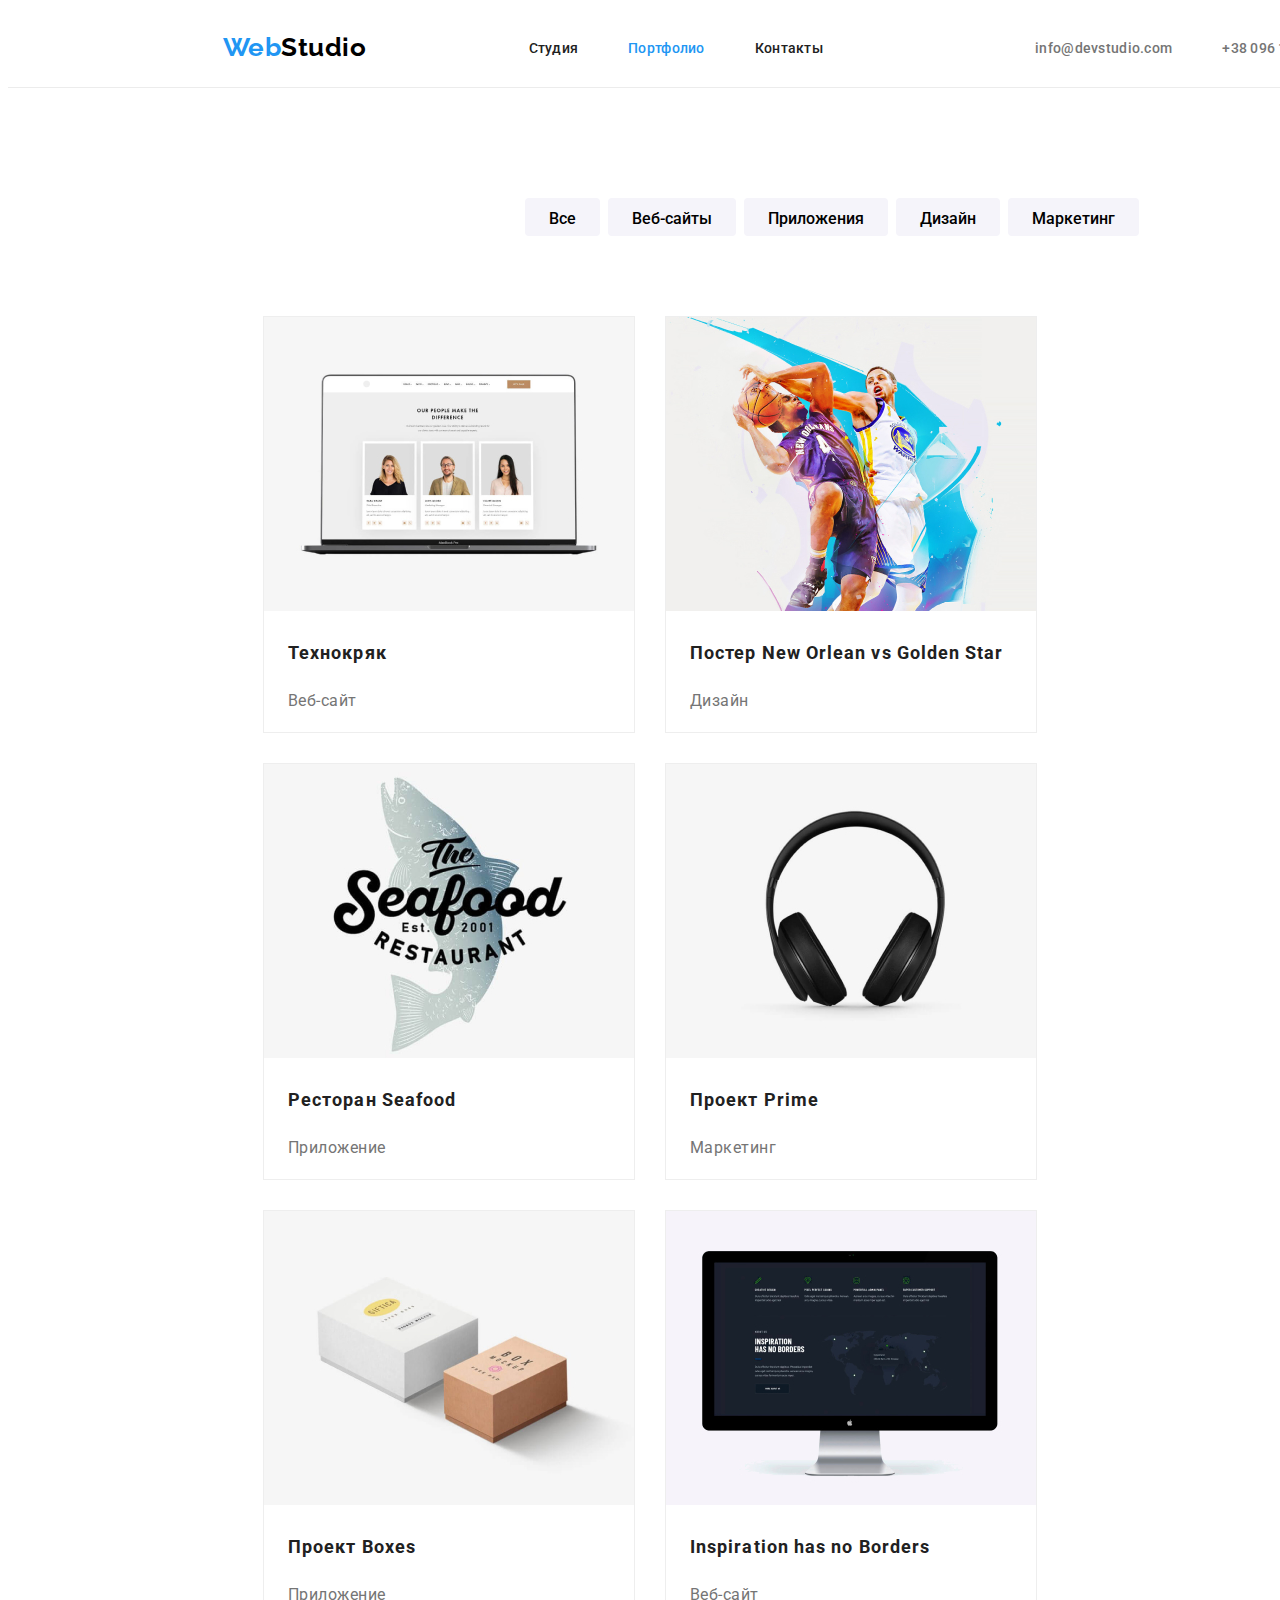
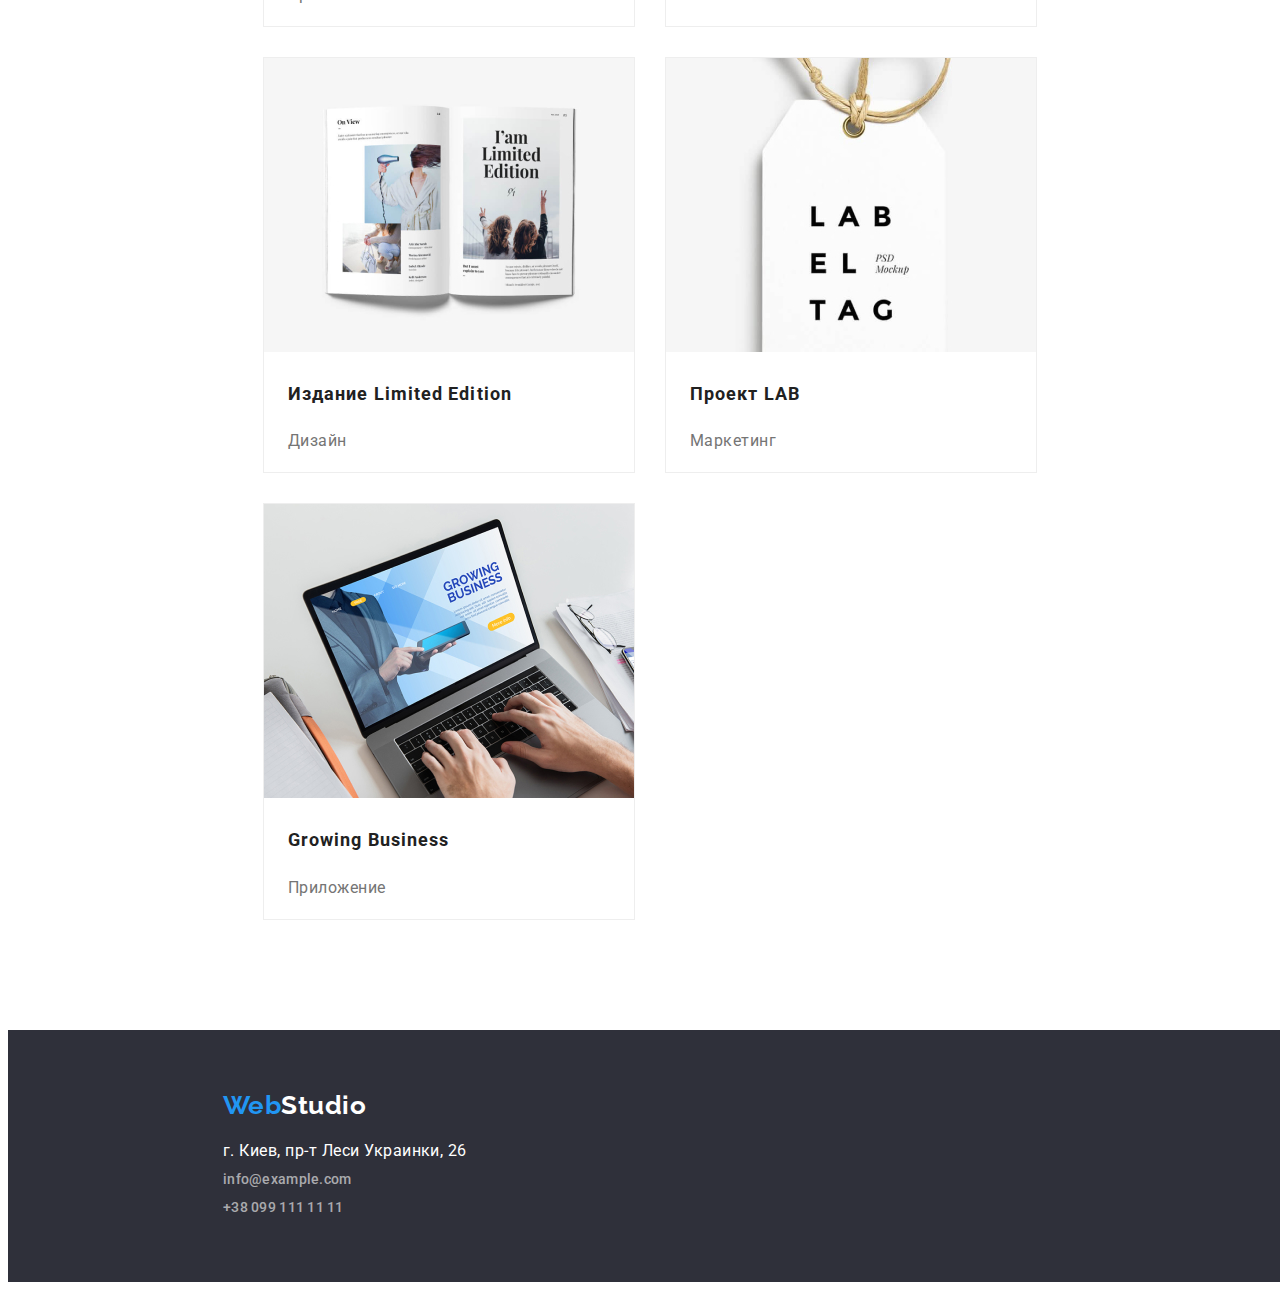
==== commit 32a11b5a: "ch" ====
--- a/portfolio.html
+++ b/portfolio.html
@@ -25,79 +25,63 @@
   </div>
 </header>
 <main>
-  <section>
+  <section class="section">
     <h1 hidden>Портфолио</h1>
-    <ul class="list">
-      <li><button type="button" class="button">Все</button></li>
-      <li><button type="button" class="button">Веб-сайты</button></li>
-      <li><button type="button" class="button">Приложения</button></li>
-      <li><button type="button" class="button">Дизайн</button></li>
-      <li><button type="button" class="button">Маркетинг</button></li>
-    </ul>
+    <div>
+      <ul class="list portfolio-buttons">
+        <li><button type="button" class="button port-butt">Все</button></li>
+        <li><button type="button" class="button port-butt">Веб-сайты</button></li>
+        <li><button type="button" class="button port-butt">Приложения</button></li>
+        <li><button type="button" class="button port-butt">Дизайн</button></li>
+        <li><button type="button" class="button port-butt">Маркетинг</button></li>
+      </ul>
+    </div>
     <ul class="list group">
-      <div class="container">
-        <li>
-          <img src="images/img8.jpg" alt="Технокряк" width="370" />
-            <h2 class="group-first">Технокряк</h2> 
-            <p class="group-second">Веб-сайт</p>
-        </li>
-      </div>
-      <div class="container">
-      <li>
+      <li class="images-portfolio">
+        <img src="images/img8.jpg" alt="Технокряк" width="370" />
+          <h2 class="group-first">Технокряк</h2> 
+          <p class="group-second">Веб-сайт</p>
+      </li>
+      <li class="images-portfolio">
         <img src="images/img9.jpg" alt="Постер New Orlean vs Golden Star" width="370" />
           <h2 class="group-first">Постер New Orlean vs Golden Star</h2> 
           <p class="group-second">Дизайн</p>
       </li>
-      </div>
-      <div class="container">
-      <li> 
+      <li class="images-portfolio"> 
         <img src="images/img10.jpg" alt="Ресторан Seafood" width="370" />
           <h2 class="group-first">Ресторан Seafood</h2> 
           <p class="group-second">Приложение</p>     
       </li>
-      </div>
-      <div class="container">
-      <li> 
+      <li class="images-portfolio"> 
         <img src="images/img11.jpg" alt="Проект Prime" width="370" />
           <h2 class="group-first">Проект Prime</h2> 
           <p class="group-second">Маркетинг</p>      
       </li>
-      </div>
-      <div class="container">
-      <li> 
+      <li class="images-portfolio"> 
         <img src="images/img12.jpg" alt="Проект Boxes" width="370" />
           <h2 class="group-first">Проект Boxes</h2> 
           <p class="group-second">Приложение</p>
       </li>
-      </div>
-      <div class="container">
-      <li>
+      <li class="images-portfolio">
         <img src="images/img13.jpg" alt="Inspiration has no Borders" width="370" />
           <h2 class="group-first">Inspiration has no Borders</h2> 
           <p class="group-second">Веб-сайт</p>
       </li>
-      </div>
-      <div class="container">
-      <li>
+      <li class="images-portfolio">
         <img src="images/img14.jpg" alt="Издание Limited Edition" width="370" />
           <h2 class="group-first">Издание Limited Edition</h2> 
           <p class="group-second">Дизайн</p>
       </li>
-      </div>
-      <div class="container">
-      <li>
+      <li class="images-portfolio">
         <img src="images/img15.jpg" alt="Проект LAB" width="370" />
           <h2 class="group-first">Проект LAB</h2> 
           <p class="group-second">Маркетинг</p>
       </li>
-      </div>
-      <div class="container">
-      <li>
+      <li class="images-portfolio">
         <img src="images/img16.jpg" alt="Growing Business" width="370" />
           <h2 class="group-first">Growing Business</h2> 
           <p class="group-second">Приложение</p>
       </li>
-      </div>
     </ul>
   </section>  
 </main>
@@ -105,7 +89,7 @@
   <div class="address-bar">
     <a href="WebStudio" class="link-studio-footer"><span class="accent">Web</span>Studio</a>
     <address>
-      <ul class="list">
+      <ul class="list" style="padding-left: 0px;">
         <li class="fl"><a href="Адрес" class="link fact-adress">г. Киев, пр-т Леси Украинки, 26</a></li>
         <li class="fl-con"><a href="mailto:info@example.com" class="link contact contact-footer">info@example.com</a></li>
         <li class="fl-con"><a href="tel:+380961111111" class="link contact contact-footer">+38 099 111 11 11</a></li>
--- a/css/styles.css
+++ b/css/styles.css
@@ -8,6 +8,11 @@
     --logo-color: #000;
     --contact-footer-color: #FFFFFF99;
 }
+*,
+*::before,
+*::after {
+    box-sizing: border-box;
+}
 body{
     color: var(--primary-text-color);
     font-family: Roboto, sans-serif;
@@ -45,6 +50,7 @@
 }
 .list{
     list-style: none;
+
 }
 .button{
     
@@ -70,6 +76,7 @@
     height: 50px;
     padding: 10px 32px;
     box-shadow: 0px 4px 4px rgba(0, 0, 0, 0.15);
+    margin: 0 auto;
 }
 .navigation,
 .contact{
@@ -103,13 +110,16 @@
 }
 .white-text{
     color: var(--white-color);
-    background-color: var(--background-color);
     font-weight: 900;
     font-size: 44px;
     line-height: 1.36;
     text-align: center;
     letter-spacing: 0.06em;
     text-transform: uppercase;
+    width: 696px;
+    height: 120px;
+    margin: 0 auto;
+
 }
 .feature-first{
     font-weight: bold;
@@ -139,6 +149,7 @@
     font-size: 16px;
     line-height: 1.62;
     text-align: center;
+    margin-right: 8px;
 }
 .big-button{
     font-weight: bold;
@@ -148,17 +159,23 @@
     align-items: center;
     text-align: center;
     letter-spacing: 0.06em;
+    margin-left: 700px;
+
 }
 .group-first{
     font-weight: bold;
     font-size: 18px;
     line-height: 2;
     letter-spacing: 0.06em;
+    margin-left: 24px;
+    margin-top: 20px;
 }
 .group-second{
     font-size: 16px;
     line-height: 1.87;
     color: var(--second-text-color);
+    margin-left: 24px;
+    margin-top: 4px;
 }
 .contact-footer{
     color: var(--contact-footer-color);
@@ -204,6 +221,28 @@
 .group{
     display: flex;
     flex-wrap: wrap;
-    width: 1200px;
-
-}+    /* width: 1200px; */
+    margin-left: 215px;
+    margin-top: 50px;
+}
+.section{
+    padding-top: 94px;
+    padding-bottom: 94px;
+}
+.portfolio-buttons{
+    display: flex;
+    flex-wrap: nowrap;
+    align-items: center;
+    padding-left: 517px;
+}
+.images-portfolio{
+    border: 1px solid #EEEEEE;
+    margin-top: 30px;
+    margin-right: 30px;
+}
+.main-theme{
+    width: 1600px;
+    height: 600px;
+    background-color: var(--background-color);
+    box-sizing: border-box;
+}
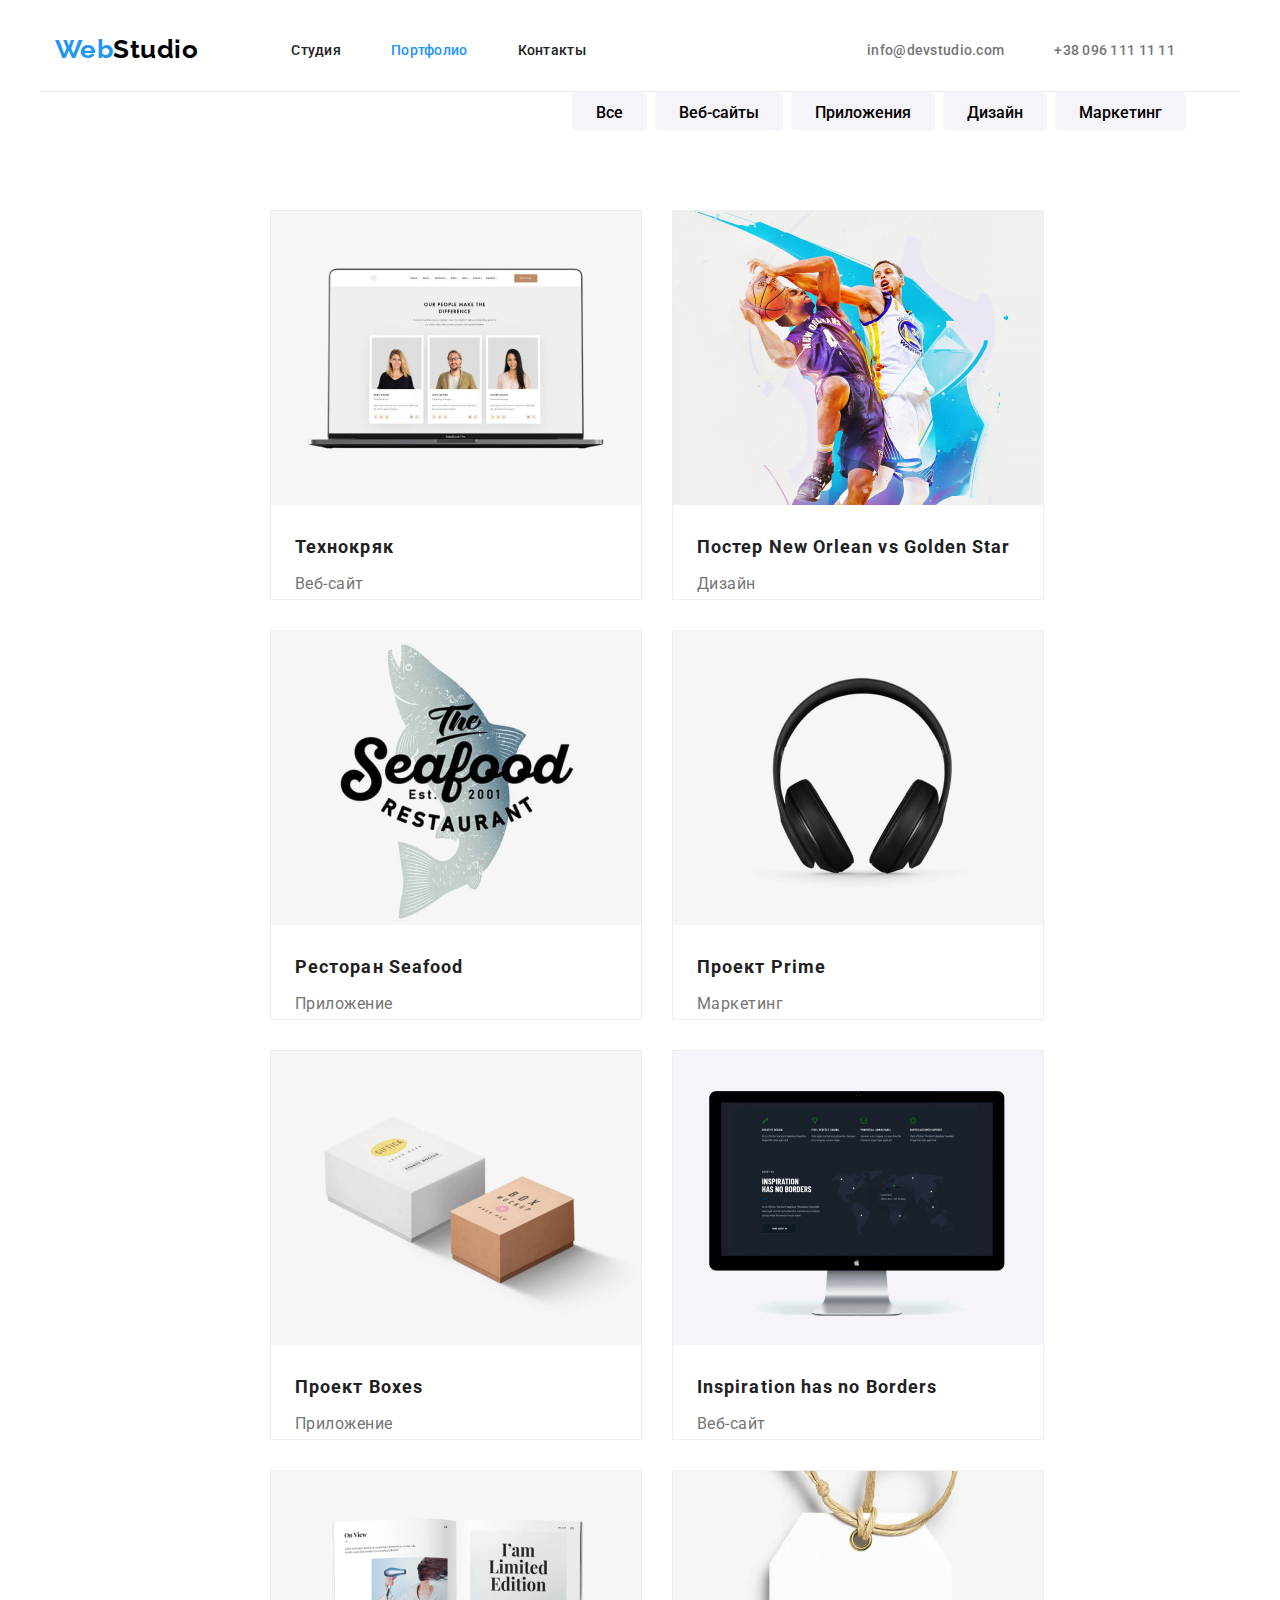
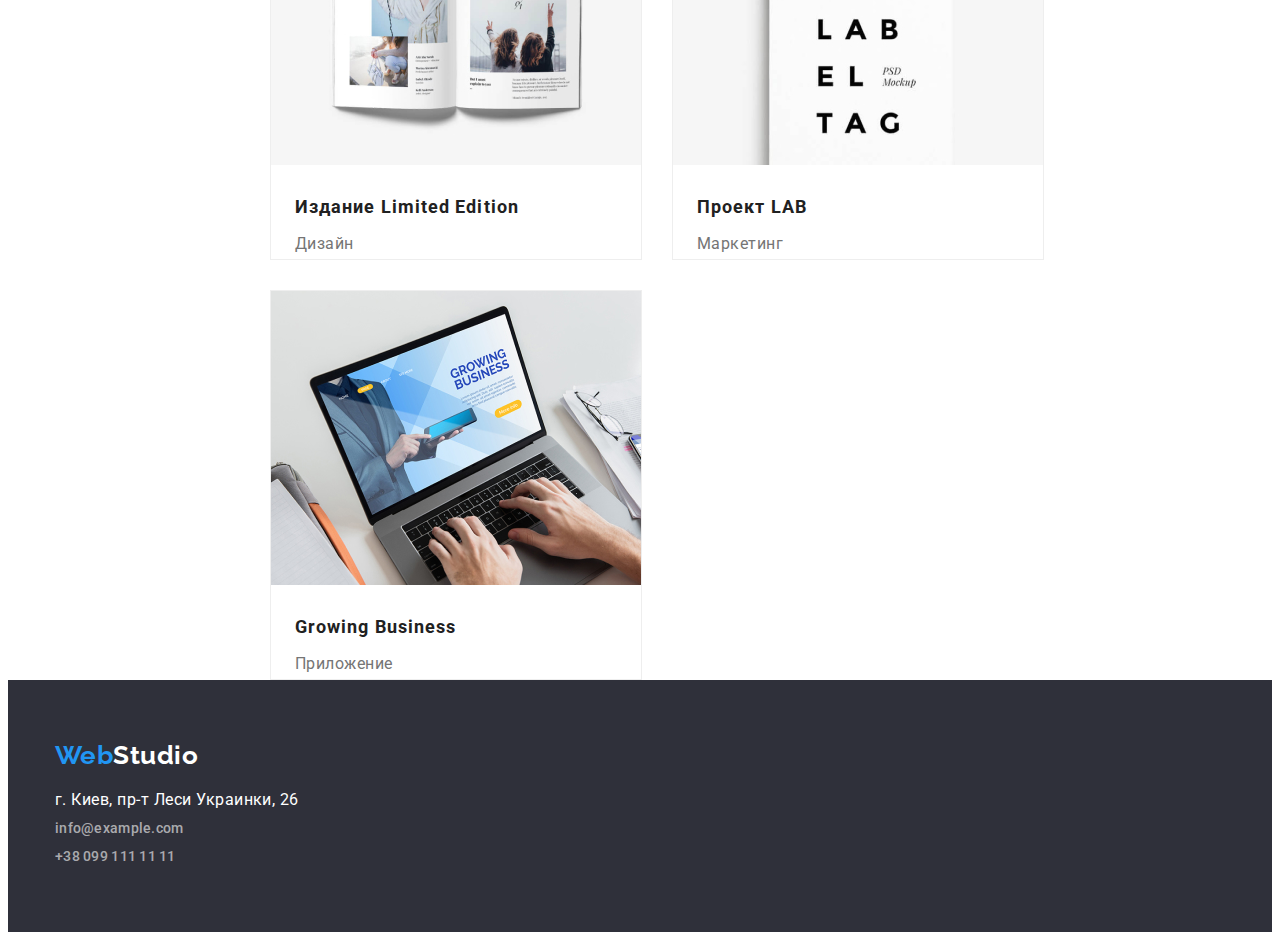
==== commit 03ce4fd9: "Ch" ====
--- a/portfolio.html
+++ b/portfolio.html
@@ -2,6 +2,7 @@
 <html lang="ru">
 <head>
 <meta charset="utf-8" />
+<meta name="viewport" content="width=device-width, initial-scale=1.0" />
 <title>Портфолио</title>
 <link href="https://fonts.googleapis.com/css2?family=Raleway:wght@700&family=Roboto:wght@400;500;700;900&display=swap" rel="stylesheet">
 <link rel="stylesheet" href="css/styles.css"/>
@@ -9,9 +10,9 @@
 </head>
 <body>
 <header>
-  <div class="box-header">
-    <a href="WebStudio" class="link-studio-header logo-header"><span class="accent">Web</span>Studio</a>
-    <nav>
+  <div class="box-header container">
+    <nav class="nav">
+      <a href="https://s3bull.github.io/goit-markup-hw-03/index.html" class="link-studio-header logo-header"><span class="accent">Web</span>Studio</a>
       <ul class="list nav-header">
         <li class="head-link"><a href="https://s3bull.github.io/goit-markup-hw-03/index.html" class="link navigation">Студия</a></li>
         <li class="head-link"><a href="https://s3bull.github.io/goit-markup-hw-03/portfolio.html" class="link navigation current">Портфолио</a></li>
@@ -25,7 +26,7 @@
   </div>
 </header>
 <main>
-  <section class="section">
+  <section class="container">
     <h1 hidden>Портфолио</h1>
     <div>
       <ul class="list portfolio-buttons">
@@ -85,11 +86,11 @@
     </ul>
   </section>  
 </main>
-<footer>
-  <div class="address-bar">
+<footer class="footer-box">
+  <div class="address-bar container">
     <a href="WebStudio" class="link-studio-footer"><span class="accent">Web</span>Studio</a>
     <address>
-      <ul class="list" style="padding-left: 0px;">
+      <ul class="list">
         <li class="fl"><a href="Адрес" class="link fact-adress">г. Киев, пр-т Леси Украинки, 26</a></li>
         <li class="fl-con"><a href="mailto:info@example.com" class="link contact contact-footer">info@example.com</a></li>
         <li class="fl-con"><a href="tel:+380961111111" class="link contact contact-footer">+38 099 111 11 11</a></li>
--- a/css/styles.css
+++ b/css/styles.css
@@ -8,15 +8,26 @@
     --logo-color: #000;
     --contact-footer-color: #FFFFFF99;
 }
+html{
+    box-sizing: border-box;
+}
 *,
 *::before,
 *::after {
-    box-sizing: border-box;
+    box-sizing: inherit;
 }
 body{
     color: var(--primary-text-color);
     font-family: Roboto, sans-serif;
     letter-spacing: 0.03em;
+}
+h1,
+h2,
+h3,
+p,
+ul {
+    padding: 0;
+    margin: 0;
 }
 .link-studio-header{
     text-decoration: none;
@@ -52,8 +63,77 @@
     list-style: none;
 
 }
+.big-button,
+.button:hover,
+.button:focus{
+    color: var(--white-color);
+    background-color: var(--accent-color);
+    box-shadow: 0px 3px 1px rgba(0, 0, 0, 0.1), 0px 1px 2px rgba(0, 0, 0, 0.08), 0px 2px 2px rgba(0, 0, 0, 0.12);
+}
+.navigation,
+.contact{
+    font-weight: 500;
+    font-size: 14px;
+    line-height: 1,14;
+    letter-spacing: 0.02em;
+}
+.contact{
+    color: var(--second-text-color);
+}
+.navigation{
+    color: var(--primary-text-color);
+}
+.contact:hover,
+.contact:focus,
+.navigation:focus,
+.navigation:hover,
+.current{
+    color: var(--accent-color);
+}
+.fact-adress{
+    color: var(--white-color);
+    font-style: normal;
+}
+.heading{
+    font-weight: bold;
+    font-size: 36px;
+    line-height: 1.16;
+    text-align: center;
+}
+.white-text{
+    color: var(--white-color);
+    font-weight: 900;
+    font-size: 44px;
+    line-height: 1.36;
+    text-align: center;
+    letter-spacing: 0.06em;
+    text-transform: uppercase;
+
+}
+.feature-first{
+    font-weight: bold;
+    font-size: 14px;
+    line-height: 1.14;
+    text-transform: uppercase;
+}
+.feature-second{
+    font-size: 14px;
+    line-height: 1.71;
+    color: var(--second-text-color);
+}
+.team-first{
+    font-weight: 500;
+    font-size: 16px;
+    line-height: 1.18;
+    text-align: center;
+}
+.team-second{
+    font-size: 16px;
+    line-height: 1.18;
+    text-align: center;
+    color: var(--second-text-color);
+}
 .button{
-    
     display: inline-block;
     border-radius: 4px;
     border-color: transparent;
@@ -62,105 +142,25 @@
     background-color: var(--button-bg-color);
     cursor: pointer;
     font-family: inherit;
-
-}
-.big-button,
-.button:hover,
-.button:focus{
-    color: var(--white-color);
-    background-color: var(--accent-color);
-    box-shadow: 0px 3px 1px rgba(0, 0, 0, 0.1), 0px 1px 2px rgba(0, 0, 0, 0.08), 0px 2px 2px rgba(0, 0, 0, 0.12);
+    font-weight: 500;
+    font-size: 16px;
+    line-height: 1.62;
+    text-align: center;
+    margin-right: 8px;
 }
 .big-button{
-
+    border-radius: 4px;
+    border-color: transparent;
     height: 50px;
     padding: 10px 32px;
     box-shadow: 0px 4px 4px rgba(0, 0, 0, 0.15);
-    margin: 0 auto;
-}
-.navigation,
-.contact{
-    font-weight: 500;
-    font-size: 14px;
-    line-height: 1,14;
-    letter-spacing: 0.02em;
-}
-.contact{
-    color: var(--second-text-color);
-}
-.navigation{
-    color: var(--primary-text-color);
-}
-.contact:hover,
-.contact:focus,
-.navigation:focus,
-.navigation:hover,
-.current{
-    color: var(--accent-color);
-}
-.fact-adress{
-    color: var(--white-color);
-    font-style: normal;
-}
-.heading{
-    font-weight: bold;
-    font-size: 36px;
-    line-height: 1.16;
-    text-align: center;
-}
-.white-text{
-    color: var(--white-color);
-    font-weight: 900;
-    font-size: 44px;
-    line-height: 1.36;
+    font-weight: bold;
+    font-size: 16px;
+    line-height: 1.87;
+    align-items: center;
     text-align: center;
     letter-spacing: 0.06em;
-    text-transform: uppercase;
-    width: 696px;
-    height: 120px;
-    margin: 0 auto;
-
-}
-.feature-first{
-    font-weight: bold;
-    font-size: 14px;
-    line-height: 1.14;
-    text-transform: uppercase;
-}
-.feature-second{
-    font-size: 14px;
-    line-height: 1.71;
-    color: var(--second-text-color);
-}
-.team-first{
-    font-weight: 500;
-    font-size: 16px;
-    line-height: 1.18;
-    text-align: center;
-}
-.team-second{
-    font-size: 16px;
-    line-height: 1.18;
-    text-align: center;
-    color: var(--second-text-color);
-}
-.button{
-    font-weight: 500;
-    font-size: 16px;
-    line-height: 1.62;
-    text-align: center;
-    margin-right: 8px;
-}
-.big-button{
-    font-weight: bold;
-    font-size: 16px;
-    line-height: 1.87;
-    display: flex;
-    align-items: center;
-    text-align: center;
-    letter-spacing: 0.06em;
-    margin-left: 700px;
-
+    margin-top: 30px;
 }
 .group-first{
     font-weight: bold;
@@ -187,26 +187,40 @@
     align-items: center;
 }
 .box-header{
-    width: 1600px;
-    height: 80px;
+    display: flex;
+    align-items: center;
+    border-bottom: 1px solid #ECECEC;
+}
+.nav{
+    display: flex;
+    align-items: center;
+}
+.nav-header{ 
+    display: flex;
+    align-items: center;
+    margin-left: 93px;
+}
+.cont-header{
+    display: flex;
+    align-items: center;
+    margin-left: auto;
+}
+.nav .logo-header{
+    display: block;
+    padding-top: 24px;
+    padding-bottom: 25px;  
+}
+.head-link{
+    margin-right: 50px;
+    display: block;
     padding-top: 32px;
     padding-bottom: 32px;
-    border-bottom: 1px solid #ECECEC;
-}
-.nav-header{ 
-    display: flex;
-
-}
-.cont-header{
-    padding-right: 215px;
-    display: flex;
-    
-}
-.logo-header{
-    padding-left: 215px;   
-}
-.head-link{
-    margin-right: 50px;
+}
+.footer-box{
+    background-color: var(--background-color);
+    max-width: 1600px;
+    margin-left: auto;
+    margin-right: auto;
 }
 .fl{
     margin-top: 20px;
@@ -214,10 +228,13 @@
 .fl-con{
     margin-top: 9px;
 }
-.container{
+.container {
     width: 1200px;
-    display: block;
-}
+    margin-left: auto;
+    margin-right: auto;
+    padding-left: 15px;
+    padding-right: 15px;
+    }
 .group{
     display: flex;
     flex-wrap: wrap;
@@ -225,10 +242,6 @@
     margin-left: 215px;
     margin-top: 50px;
 }
-.section{
-    padding-top: 94px;
-    padding-bottom: 94px;
-}
 .portfolio-buttons{
     display: flex;
     flex-wrap: nowrap;
@@ -241,8 +254,10 @@
     margin-right: 30px;
 }
 .main-theme{
-    width: 1600px;
-    height: 600px;
     background-color: var(--background-color);
-    box-sizing: border-box;
-}
+    max-width: 1600px;
+    text-align: center;
+    padding: 200px;
+    margin-left: auto;
+    margin-right: auto;
+}
